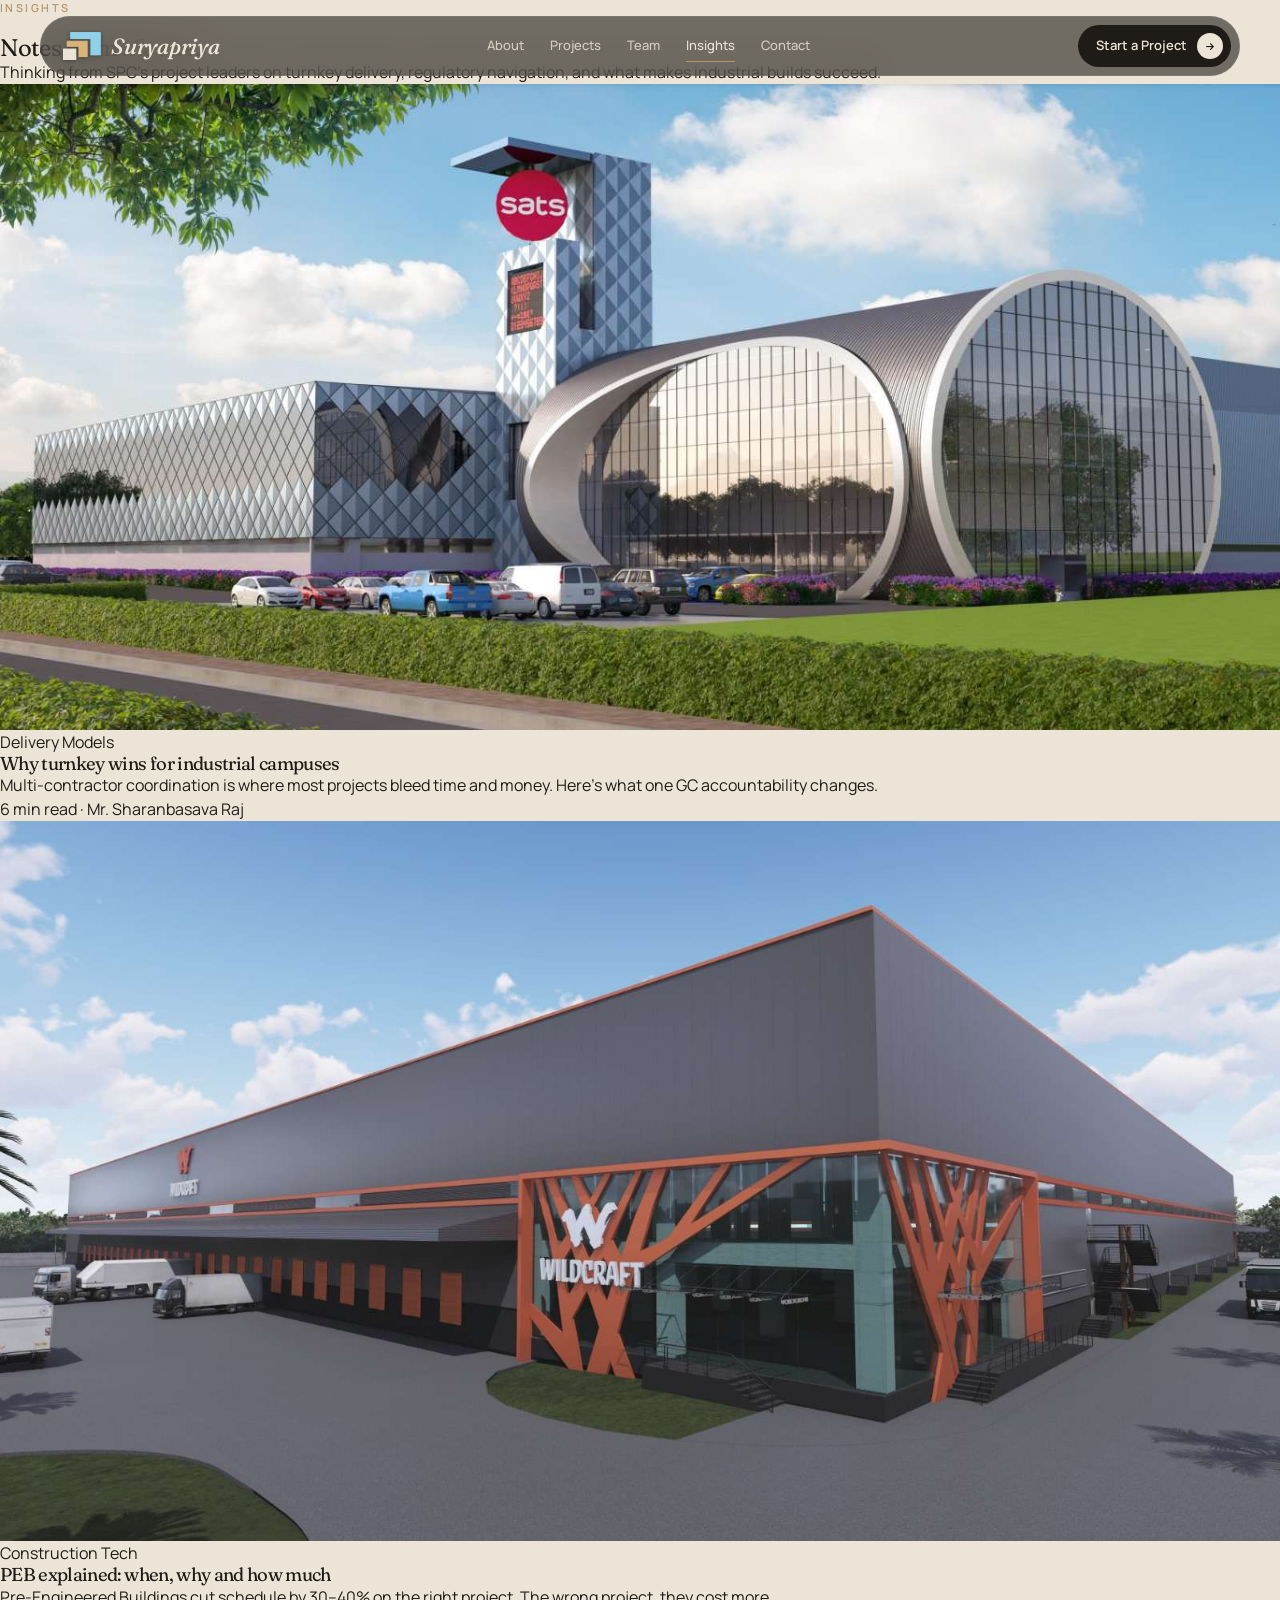
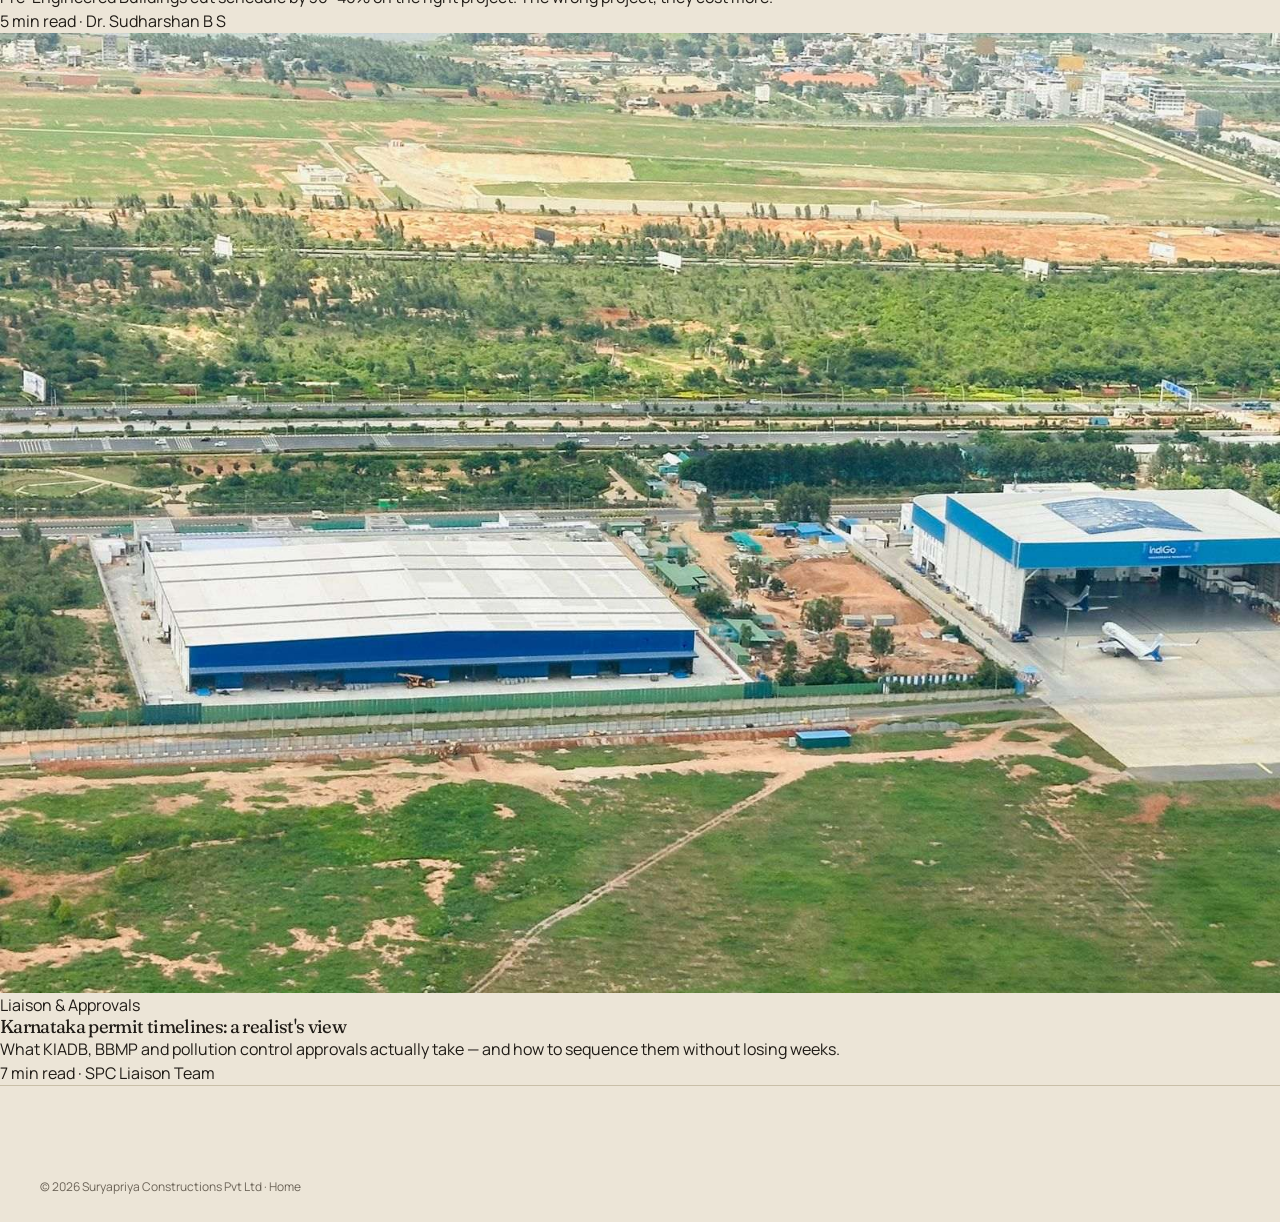
==== blog/index.html @ ebf17d1e "Initial SPC website — single-page Luxuria editorial design" ====
<!DOCTYPE html>
<html lang="en">
<head>
  <meta charset="UTF-8" />
  <meta name="viewport" content="width=device-width, initial-scale=1.0" />
  <title>Insights — Suryapriya Constructions</title>
  <meta name="description" content="Construction insights from Suryapriya Constructions — turnkey delivery, PEB, Karnataka permits, and more." />
  <link rel="icon" type="image/x-icon" href="../favicon.ico" />
  <link rel="icon" type="image/svg+xml" href="../favicon.svg" />
  <link rel="icon" type="image/png" sizes="32x32" href="../favicon-32x32.png" />
  <link rel="apple-touch-icon" sizes="180x180" href="../favicon-apple-180.png" />
  <link rel="preconnect" href="https://fonts.googleapis.com" />
  <link rel="preconnect" href="https://fonts.gstatic.com" crossorigin />
  <link href="https://fonts.googleapis.com/css2?family=Fraunces:opsz,wght,SOFT@9..144,300..600,0..100;9..144,300..600,50..100&family=Manrope:wght@400;500;600;700&display=swap" rel="stylesheet" />
  <link rel="stylesheet" href="https://cdnjs.cloudflare.com/ajax/libs/font-awesome/6.5.1/css/all.min.css" />
  <link rel="stylesheet" href="../css/style.css" />
</head>
<body>

<header class="nav" id="nav">
  <a href="../index.html" class="nav__logo">
    <img src="../images/brand/spc-logo-light.png" alt="SPC" class="nav__logo-mark" width="42" height="32"/>
    <span>Suryapriya</span>
  </a>
  <nav class="nav__links">
    <a href="../index.html#about">About</a>
    <a href="../index.html#projects">Projects</a>
    <a href="../index.html#team">Team</a>
    <a href="index.html" class="is-active">Insights</a>
    <a href="../index.html#contact">Contact</a>
  </nav>
  <div class="nav__right">
    <a href="../index.html#contact" class="nav__cta">Start a Project
      <span class="nav__cta-arrow"><i class="fa-solid fa-arrow-right"></i></span>
    </a>
  </div>
</header>

<main>

<section class="blog__hero">
  <div class="blog__hero-inner">
    <p style="font-size:11px; letter-spacing:.22em; text-transform:uppercase; color:var(--accent); font-weight:600; margin-bottom:18px;">Insights</p>
    <h1>Notes from <em>the site</em>.</h1>
    <p>Thinking from SPC's project leaders on turnkey delivery, regulatory navigation, and what makes industrial builds succeed.</p>
  </div>
</section>

<section class="blog__list">

  <a href="why-turnkey.html" class="blog-card">
    <img class="blog-card__img" src="../images/hero/sats.jpg" alt="Why turnkey delivery" />
    <div class="blog-card__body">
      <p class="blog-card__cat">Delivery Models</p>
      <h3>Why turnkey wins for industrial campuses</h3>
      <p>Multi-contractor coordination is where most projects bleed time and money. Here's what one GC accountability changes.</p>
      <div class="blog-card__meta"><span>6 min read</span> · <span>Mr. Sharanbasava Raj</span></div>
    </div>
  </a>

  <a href="peb-explained.html" class="blog-card">
    <img class="blog-card__img" src="../images/hero/wildcraft.jpg" alt="PEB explained" />
    <div class="blog-card__body">
      <p class="blog-card__cat">Construction Tech</p>
      <h3>PEB explained: when, why and how much</h3>
      <p>Pre-Engineered Buildings cut schedule by 30–40% on the right project. The wrong project, they cost more.</p>
      <div class="blog-card__meta"><span>5 min read</span> · <span>Dr. Sudharshan B S</span></div>
    </div>
  </a>

  <a href="karnataka-permits.html" class="blog-card">
    <img class="blog-card__img" src="../images/hero/menzies.jpg" alt="Karnataka permits" />
    <div class="blog-card__body">
      <p class="blog-card__cat">Liaison &amp; Approvals</p>
      <h3>Karnataka permit timelines: a realist's view</h3>
      <p>What KIADB, BBMP and pollution control approvals actually take — and how to sequence them without losing weeks.</p>
      <div class="blog-card__meta"><span>7 min read</span> · <span>SPC Liaison Team</span></div>
    </div>
  </a>

</section>

</main>

<footer class="footer">
  <div class="container">
    <div class="footer__bottom">
      <p>© <span id="year"></span> Suryapriya Constructions Pvt Ltd · <a href="../index.html">Home</a></p>
    </div>
  </div>
</footer>

<script>document.getElementById('year').textContent = new Date().getFullYear();</script>
</body>
</html>
---- css/style.css ----
/* =====================================================================
   Suryapriya Constructions — Lean stylesheet
   Fraunces (variable) + Manrope (variable)
   ===================================================================== */

:root {
  /* Palette — single accent (gold), tightened */
  --cream:        #ECE5D7;
  --cream-soft:   #F4EEDE;
  --cream-dark:   #E0D7C3;
  --paper:        #F8F3E6;
  --ink:          #1F1B16;
  --ink-soft:     #3B342B;
  --muted:        #6B6357;
  --line:         #C9BFA8;
  --line-soft:    #D9D2C1;
  --accent:       #B8946A;
  --accent-deep:  #8A6B47;
  --white:        #FAF7EE;
  --red:          #B8453E;
  --green:        #2D6A4F;

  /* Type */
  --f-display:    'Fraunces', 'Times New Roman', Georgia, serif;
  --f-sans:       'Manrope', system-ui, -apple-system, BlinkMacSystemFont, 'Segoe UI', sans-serif;

  /* Tokens */
  --radius:       12px;
  --radius-sm:    8px;
  --radius-lg:    18px;
  --pad-x:        clamp(1.25rem, 4vw, 2.5rem);
  --pad-y:        clamp(4rem, 8vw, 6rem);
  --max:          1280px;

  --ease:         cubic-bezier(.4,0,.2,1);
  --ease-out:     cubic-bezier(.16,1,.3,1);

  /* Shadows — soft, multi-layer */
  --shadow-sm:    0 1px 2px rgba(31,27,22,.04), 0 4px 12px rgba(31,27,22,.06);
  --shadow:      0 2px 6px rgba(31,27,22,.05), 0 8px 24px rgba(31,27,22,.08), 0 16px 48px rgba(31,27,22,.06);
  --shadow-lg:    0 4px 10px rgba(31,27,22,.06), 0 16px 40px rgba(31,27,22,.12), 0 32px 80px rgba(31,27,22,.08);
}

/* Reset / base */
*, *::before, *::after { box-sizing: border-box; margin: 0; padding: 0; }
html { scroll-behavior: smooth; -webkit-text-size-adjust: 100%; }
body {
  font-family: var(--f-sans);
  background: var(--cream);
  color: var(--ink);
  font-size: 16px;
  font-weight: 400;
  line-height: 1.5;
  -webkit-font-smoothing: antialiased;
  -moz-osx-font-smoothing: grayscale;
  overflow-x: hidden;
}
a { color: inherit; text-decoration: none; }
button { font: inherit; cursor: pointer; border: 0; background: none; color: inherit; }
img { max-width: 100%; display: block; }
ul { list-style: none; }
::selection { background: var(--ink); color: var(--cream); }

/* Display headings */
.h-display, h1, h2, h3, h4, h5 {
  font-family: var(--f-display);
  font-weight: 400;
  font-variation-settings: "opsz" 32, "SOFT" 50;
  line-height: 1.05;
  letter-spacing: -.035em;
  color: var(--ink);
}
.h-display em, h1 em, h2 em, h3 em, h4 em {
  font-style: italic;
  font-variation-settings: "opsz" 36, "SOFT" 100;
  color: var(--accent-deep);
  font-weight: 500;
}

/* Skip link (a11y) */
.skip-link {
  position: absolute; left: 16px; top: -100px;
  z-index: 9999;
  padding: 10px 18px;
  background: var(--ink); color: var(--cream);
  border-radius: var(--radius);
}
.skip-link:focus { top: 16px; outline: 2px solid var(--accent); outline-offset: 2px; }

/* Reusable primitives */
.container { max-width: var(--max); margin: 0 auto; padding: 0 var(--pad-x); }
.section { padding: var(--pad-y) 0; position: relative; }

.chip {
  display: inline-flex; align-items: center; gap: 8px;
  padding: 6px 16px;
  background: var(--cream-soft);
  border: 1px solid var(--line);
  border-radius: 100px;
  font-size: 12px;
  font-weight: 500;
  color: var(--ink-soft);
  letter-spacing: .04em;
}
.chip i { color: var(--accent); font-size: 8px; }

.pill {
  display: inline-flex; align-items: center; gap: 10px;
  padding: 10px 12px 10px 22px;
  background: var(--ink);
  color: var(--cream);
  border-radius: 100px;
  font-size: 13px;
  font-weight: 500;
  letter-spacing: .01em;
  transition: background .25s var(--ease), transform .15s var(--ease);
  white-space: nowrap;
}
.pill:hover { background: var(--ink-soft); }
.pill:active { transform: translateY(2px); }
.pill__arrow {
  width: 28px; height: 28px;
  background: var(--cream); color: var(--ink);
  border-radius: 50%;
  display: inline-flex; align-items: center; justify-content: center;
  font-size: 10px;
  transition: transform .25s var(--ease);
}
.pill:hover .pill__arrow { transform: rotate(-45deg); }
.pill--light {
  background: var(--cream);
  color: var(--ink);
  border: 1px solid var(--line);
}
.pill--light .pill__arrow { background: var(--ink); color: var(--cream); }
.pill--light:hover { background: var(--white); }

.head { text-align: center; margin-bottom: 56px; }
.head .chip { margin-bottom: 22px; }
.head h2 {
  font-size: clamp(2.2rem, 5vw, 4rem);
  max-width: 22ch;
  margin: 0 auto;
}
.head p {
  font-size: 15px;
  color: var(--muted);
  max-width: 60ch;
  margin: 18px auto 0;
  line-height: 1.6;
}

/* ============= LOADER (clean & fast) ============= */
.loader {
  position: fixed; inset: 0;
  background: var(--cream);
  z-index: 9999;
  display: grid;
  place-items: center;
  transition: opacity .3s ease;
}
.loader.is-hidden { opacity: 0; pointer-events: none; }
.loader__inner {
  display: flex; flex-direction: column;
  align-items: center;
  gap: 24px;
}
.loader__logo img {
  width: 120px; height: auto;
  display: block;
}
.loader__tag {
  font-size: 10px;
  letter-spacing: .22em;
  text-transform: uppercase;
  color: var(--muted);
  font-weight: 600;
}
.loader__progress {
  width: 180px;
  height: 1px;
  background: var(--line);
  position: relative;
  overflow: hidden;
}
.loader__progress-fill {
  position: absolute; inset: 0 100% 0 0;
  background: var(--accent);
  transition: right .3s ease-out;
}

/* ============= NAVIGATION ============= */
.nav {
  position: fixed;
  top: 16px; left: 50%;
  transform: translateX(-50%);
  z-index: 1000;
  width: calc(100% - 32px);
  max-width: 1200px;
  padding: 8px 8px 8px 22px;
  background: rgba(31,27,22,.6);
  -webkit-backdrop-filter: blur(20px);
  backdrop-filter: blur(20px);
  border: 1px solid rgba(255,255,255,.08);
  border-radius: 100px;
  display: flex; align-items: center; justify-content: space-between;
  gap: 20px;
  transition: background .3s ease;
}
.nav.is-scrolled { background: rgba(31,27,22,.88); }
.nav__logo {
  display: flex; align-items: center; gap: 10px;
  color: var(--cream);
  font-family: var(--f-display);
  font-style: italic;
  font-size: 22px;
  font-variation-settings: "opsz" 32;
  font-weight: 500;
  letter-spacing: -.01em;
}
.nav__logo-mark {
  width: 38px; height: auto;
  display: block;
  filter: drop-shadow(0 1px 2px rgba(0,0,0,.3));
}

.nav__links { display: flex; gap: 26px; }
.nav__links a {
  position: relative;
  color: rgba(236,229,215,.82);
  font-size: 13px;
  font-weight: 500;
  padding: 6px 0;
  transition: color .2s ease;
}
.nav__links a:hover, .nav__links a.is-active { color: var(--cream); }
.nav__links a.is-active::after {
  content: '';
  position: absolute; left: 0; right: 0; bottom: 0;
  height: 1px; background: var(--accent);
}
.nav__right { display: flex; align-items: center; gap: 12px; }
.nav__cta {
  display: inline-flex; align-items: center; gap: 10px;
  padding: 8px 8px 8px 18px;
  background: var(--ink);
  color: var(--cream);
  border-radius: 100px;
  font-size: 13px;
  font-weight: 600;
  transition: background .25s;
}
.nav__cta-arrow {
  width: 26px; height: 26px;
  background: var(--cream); color: var(--ink);
  border-radius: 50%;
  display: inline-flex; align-items: center; justify-content: center;
  font-size: 9px;
}
.nav__cta:hover { background: #0f0d0a; }

.lang-toggle {
  display: inline-flex; align-items: center; gap: 6px;
  padding: 7px 12px;
  background: rgba(255,255,255,.08);
  border: 1px solid rgba(236,229,215,.15);
  border-radius: 100px;
  color: rgba(236,229,215,.85);
  font-size: 11px;
  font-weight: 500;
  letter-spacing: .04em;
  cursor: pointer;
  transition: background .2s ease;
}
.lang-toggle:hover { background: rgba(255,255,255,.15); color: var(--cream); }
.lang-toggle i { font-size: 10px; }

.nav__burger {
  display: none;
  width: 28px; height: 22px;
  flex-direction: column; justify-content: space-between;
}
.nav__burger span {
  display: block; height: 2px; background: var(--cream);
  border-radius: 2px;
  transition: transform .3s var(--ease), opacity .2s;
}
.nav__burger.is-open span:nth-child(1) { transform: translateY(9px) rotate(45deg); }
.nav__burger.is-open span:nth-child(2) { opacity: 0; }
.nav__burger.is-open span:nth-child(3) { transform: translateY(-9px) rotate(-45deg); }

.nav__mobile {
  position: fixed; inset: 0;
  background: var(--ink);
  z-index: 999;
  display: flex; align-items: center; justify-content: center;
  flex-direction: column; gap: 18px;
  opacity: 0; visibility: hidden;
  transition: opacity .3s ease, visibility .3s ease;
}
.nav__mobile.is-open { opacity: 1; visibility: visible; }
.nav__mobile a {
  display: inline-flex; align-items: center; gap: 14px;
  font-family: var(--f-display);
  font-style: italic;
  font-size: 28px;
  font-weight: 400;
  color: var(--cream);
  transition: color .2s;
}
.nav__mobile a i {
  font-size: 14px;
  color: var(--accent);
  width: 22px; text-align: center;
}
.nav__mobile a:hover { color: var(--accent); }

@media (max-width: 1000px) {
  .nav__links, .nav__cta, .lang-toggle { display: none; }
  .nav__burger { display: flex; }
}

/* ============= HERO ============= */
.hero {
  position: relative;
  min-height: 100vh;
  padding: 110px 0 0;
  background: var(--ink);
  overflow: hidden;
  display: flex; flex-direction: column;
}
.hero__bg { position: absolute; inset: 0; z-index: 0; overflow: hidden; }
.hero__slide {
  position: absolute; inset: 0;
  opacity: 0;
  transition: opacity 1s ease;
}
.hero__slide.is-active { opacity: 1; }
.hero__slide img {
  width: 100%; height: 100%;
  object-fit: cover;
  object-position: center;
  animation: heroKB 30s ease-out infinite alternate;
}
@keyframes heroKB {
  from { transform: scale(1) translate3d(0,0,0); }
  to   { transform: scale(1.05) translate3d(-1%, 1%, 0); }
}
@media (prefers-reduced-motion: reduce) { .hero__slide img { animation: none; } }

.hero__overlay {
  position: absolute; inset: 0; z-index: 1;
  background:
    radial-gradient(ellipse at 25% 50%, rgba(31,27,22,.65) 0%, rgba(31,27,22,.15) 45%, transparent 65%),
    radial-gradient(ellipse at 80% 30%, rgba(184,148,106,.10) 0%, transparent 50%),
    linear-gradient(180deg, rgba(31,27,22,.25) 0%, transparent 25%, transparent 60%, rgba(31,27,22,.85) 100%);
  pointer-events: none;
}
/* Subtle vignette for cinematic feel */
.hero::after {
  content: '';
  position: absolute; inset: 0;
  z-index: 1;
  pointer-events: none;
  box-shadow: inset 0 0 200px rgba(0,0,0,.35);
}
.hero__inner {
  position: relative; z-index: 2;
  max-width: var(--max);
  margin: 0 auto;
  padding: 0 var(--pad-x);
  width: 100%;
  flex: 1;
  display: flex; flex-direction: column;
}
.hero__top {
  display: flex; justify-content: space-between; align-items: flex-start;
  gap: 40px;
  padding-top: 40px;
}
.hero__intro {
  max-width: 380px;
  display: flex; flex-direction: column;
  align-items: flex-start;
  gap: 14px;
}
.hero__intro p {
  color: var(--cream);
  font-size: 14.5px;
  line-height: 1.6;
  text-shadow: 0 1px 6px rgba(0,0,0,.35);
}
.hero__intro p::first-letter {
  font-family: var(--f-display);
  font-style: italic;
  font-size: 1.5em;
  color: var(--accent);
  margin-right: 2px;
}
.hero__ctas { display: flex; gap: 10px; flex-wrap: wrap; justify-content: flex-end; }
.hero__wordmark { margin-top: auto; padding-bottom: 80px; text-align: center; }
.hero__wordmark h1 {
  font-family: var(--f-display);
  font-weight: 400;
  font-variation-settings: "opsz" 144, "SOFT" 100;
  font-size: clamp(4rem, 18vw, 18rem);
  line-height: .9;
  letter-spacing: -.04em;
  color: var(--cream);
}
.hero__wordmark hr {
  border: 0; height: 1px;
  background: rgba(236,229,215,.4);
  margin: 24px 0 14px;
}
.hero__sub {
  font-size: 11px;
  color: rgba(236,229,215,.7);
  letter-spacing: .22em;
  text-transform: uppercase;
}
@media (max-width: 700px) {
  .hero__top { flex-direction: column; gap: 22px; }
  .hero__ctas { justify-content: flex-start; }
  .hero__wordmark { padding-bottom: 48px; }
}

/* Live indicator chip */
.live-chip {
  display: inline-flex; align-items: center; gap: 8px;
  padding: 6px 14px;
  background: rgba(45, 106, 79, .22);
  border: 1px solid rgba(74, 222, 128, .5);
  border-radius: 100px;
  color: #b6f4cc;
  font-size: 11px;
  font-weight: 600;
  letter-spacing: .12em;
  text-transform: uppercase;
}
.live-chip__pulse {
  position: relative;
  width: 7px; height: 7px;
  background: #4ade80;
  border-radius: 50%;
}
.live-chip__pulse::after {
  content: ''; position: absolute; inset: -4px;
  border-radius: 50%;
  border: 1px solid #4ade80;
  animation: livePulse 2s ease-out infinite;
}
@keyframes livePulse {
  0% { transform: scale(.5); opacity: 1; }
  100% { transform: scale(2); opacity: 0; }
}

/* ============= MANIFESTO ============= */
.manifesto {
  text-align: center;
  padding: 110px 0 90px;
}
.manifesto__lead {
  font-family: var(--f-sans);
  font-weight: 500;
  font-size: clamp(1.4rem, 3vw, 2.2rem);
  line-height: 1.45;
  color: var(--ink);
  max-width: 28ch;
  margin: 0 auto 32px;
  letter-spacing: -.01em;
}
.manifesto__lead em {
  font-family: var(--f-display);
  font-style: italic;
  font-weight: 400;
  color: var(--accent-deep);
  font-size: 1.1em;
}
.word-pill {
  display: inline-flex; align-items: center; justify-content: center;
  width: 54px; height: 38px;
  background: var(--cream-dark);
  border-radius: var(--radius);
  vertical-align: middle;
  margin: 0 4px;
}
.word-pill i { font-size: 18px; color: var(--ink); }

/* ============= ABOUT ============= */
.about__grid {
  display: grid;
  grid-template-columns: 1fr 1fr;
  gap: 60px;
  align-items: center;
  margin-bottom: 80px;
}
.about__visual { position: relative; }
.about__visual img {
  width: 100%; aspect-ratio: 4/5;
  object-fit: cover;
  border-radius: var(--radius);
  box-shadow: var(--shadow-lg);
}
.about__badge {
  position: absolute;
  bottom: -24px; right: -24px;
  background: var(--accent);
  color: var(--ink);
  padding: 20px 24px;
  border-radius: var(--radius);
  text-align: center;
  box-shadow: var(--shadow);
}
.about__badge strong {
  display: block;
  font-family: var(--f-display);
  font-size: 36px;
  font-weight: 500;
  line-height: 1;
}
.about__badge em { font-style: italic; }
.about__badge span {
  display: block; margin-top: 4px;
  font-size: 10px; letter-spacing: .14em; text-transform: uppercase;
  font-weight: 600;
}
.about__copy .chip { margin-bottom: 20px; }
.about__copy h2 {
  font-size: clamp(2rem, 3.5vw, 3rem);
  margin-bottom: 20px;
}
.about__copy p {
  color: var(--muted);
  font-size: 15px;
  line-height: 1.7;
  margin-bottom: 16px;
}
.about__copy p strong { color: var(--ink); font-weight: 600; }
.about__address {
  background: var(--cream-soft);
  border-left: 3px solid var(--accent);
  padding: 14px 20px;
  margin: 24px 0;
  border-radius: 0 var(--radius) var(--radius) 0;
  display: flex; gap: 10px;
}
.about__address i { color: var(--accent); margin-top: 3px; }
.about__address span { font-size: 13px; line-height: 1.55; color: var(--ink-soft); }
.about__mini {
  display: grid;
  grid-template-columns: repeat(3, 1fr);
  gap: 18px;
  padding-top: 22px;
  border-top: 1px solid var(--line);
}
.about__mini strong {
  display: block;
  font-family: var(--f-display);
  font-size: 26px;
  font-weight: 500;
  letter-spacing: -.015em;
}
.about__mini em { font-style: italic; color: var(--accent-deep); }
.about__mini span {
  font-size: 11px; letter-spacing: .12em; text-transform: uppercase;
  color: var(--muted); margin-top: 4px; display: block;
}

.vm__grid {
  display: grid;
  grid-template-columns: 1fr 1fr;
  gap: 24px;
  margin-top: 60px;
}
.vm__card {
  background: var(--cream-soft);
  border: 1px solid var(--line);
  border-radius: var(--radius-lg);
  padding: 44px 40px;
  transition: transform .35s var(--ease), box-shadow .35s ease;
}
.vm__card:hover { transform: translateY(-4px); box-shadow: var(--shadow); }
.vm__card--dark { background: var(--ink); color: var(--cream); border-color: var(--ink); }
.vm__card--dark h3 { color: var(--cream); }
.vm__card--dark h3 em { color: var(--accent); }
.vm__card--dark p { color: rgba(236,229,215,.75); }
.vm__icon { font-size: 26px; color: var(--accent); margin-bottom: 18px; display: block; }
.vm__card h3 { font-size: 30px; margin-bottom: 14px; }
.vm__card p { color: var(--muted); line-height: 1.7; font-size: 15px; }

@media (max-width: 900px) {
  .about__grid { grid-template-columns: 1fr; gap: 44px; }
  .about__visual img { aspect-ratio: 4/3; }
  .vm__grid { grid-template-columns: 1fr; }
  .vm__card { padding: 32px 28px; }
}

/* ============= PERFECT OBJECTIVE ============= */
.perfect { background: var(--cream-soft); position: relative; overflow: hidden; }
.perfect::before {
  content: 'P · E · R · F · E · C · T';
  position: absolute;
  top: -30px; left: 50%;
  transform: translateX(-50%);
  font-family: var(--f-display);
  font-style: italic;
  font-variation-settings: "opsz" 144, "SOFT" 100;
  font-size: clamp(8rem, 22vw, 22rem);
  font-weight: 400;
  color: var(--cream-dark);
  line-height: 1;
  letter-spacing: -.05em;
  pointer-events: none;
  white-space: nowrap;
  opacity: .55;
  z-index: 0;
}
.perfect > .container { position: relative; z-index: 1; }
.perfect__intro {
  display: grid;
  grid-template-columns: 1fr 1fr;
  gap: 50px;
  padding: 50px 0 40px;
  margin-bottom: 36px;
  border-bottom: 1px solid var(--line);
  align-items: end;
}
.perfect__intro-left {
  font-family: var(--f-display);
  font-style: italic;
  font-size: clamp(2.2rem, 4.5vw, 4rem);
  line-height: 1.05;
  letter-spacing: -.03em;
  color: var(--ink);
}
.perfect__intro-left strong {
  font-family: var(--f-sans);
  font-style: normal;
  font-size: 11px;
  letter-spacing: .22em;
  text-transform: uppercase;
  color: var(--accent);
  font-weight: 600;
  margin-bottom: 12px;
  display: block;
}
.perfect__intro-left em { font-style: italic; color: var(--accent-deep); }
.perfect__intro-right {
  font-size: 15px;
  color: var(--muted);
  line-height: 1.7;
}
.perfect__intro-right strong {
  display: block;
  font-family: var(--f-display);
  font-style: italic;
  font-size: 20px;
  color: var(--ink);
  margin-bottom: 12px;
}
.perfect__grid {
  display: grid;
  grid-template-columns: repeat(8, 1fr);
  gap: 14px;
}
.perfect__card:nth-child(1) { grid-column: 1 / span 2; }
.perfect__card:nth-child(2) { grid-column: 3 / span 2; }
.perfect__card:nth-child(3) { grid-column: 5 / span 2; }
.perfect__card:nth-child(4) { grid-column: 7 / span 2; }
.perfect__card:nth-child(5) { grid-column: 2 / span 2; }
.perfect__card:nth-child(6) { grid-column: 4 / span 2; }
.perfect__card:nth-child(7) { grid-column: 6 / span 2; }
.perfect__card {
  position: relative;
  padding: 32px 24px 28px;
  background: var(--paper);
  border: 1px solid var(--line);
  border-radius: var(--radius);
  transition: transform .35s var(--ease), background .35s, box-shadow .35s;
  min-height: 340px;
  display: flex; flex-direction: column;
  overflow: hidden;
}
.perfect__card::before {
  content: attr(data-letter);
  position: absolute;
  right: -20px; bottom: -80px;
  font-family: var(--f-display);
  font-style: italic;
  font-size: 260px;
  font-weight: 400;
  font-variation-settings: "opsz" 144, "SOFT" 100;
  color: var(--cream-dark);
  line-height: 1;
  letter-spacing: -.05em;
  transition: color .35s;
  pointer-events: none;
}
.perfect__card:hover {
  background: var(--ink);
  color: var(--cream);
  border-color: var(--ink);
  transform: translateY(-6px);
  box-shadow: var(--shadow-lg);
}
.perfect__card:hover::before { color: var(--accent); }
.perfect__card > * { position: relative; z-index: 1; }
.perfect__num {
  font-family: var(--f-display);
  font-style: italic;
  font-size: 12px;
  color: var(--accent);
  margin-bottom: 20px;
  letter-spacing: .04em;
  display: inline-flex; align-items: center; gap: 10px;
}
.perfect__num::before {
  content: ''; width: 16px; height: 1px; background: var(--accent);
}
.perfect__icon {
  width: 44px; height: 44px;
  background: var(--cream-soft);
  color: var(--ink);
  border-radius: var(--radius);
  display: flex; align-items: center; justify-content: center;
  font-size: 18px;
  margin-bottom: 20px;
  transition: background .3s, color .3s;
}
.perfect__card:hover .perfect__icon { background: var(--accent); color: var(--ink); }
.perfect__card h4 {
  font-family: var(--f-display);
  font-size: 24px;
  font-weight: 500;
  letter-spacing: -.01em;
  margin-bottom: 12px;
  line-height: 1.1;
}
.perfect__card h4 em { font-style: italic; color: var(--accent-deep); }
.perfect__card:hover h4 { color: var(--cream); }
.perfect__card:hover h4 em { color: var(--accent); }
.perfect__card p {
  font-size: 13.5px;
  color: var(--muted);
  line-height: 1.6;
  margin-bottom: 16px;
}
.perfect__card:hover p { color: rgba(236,229,215,.75); }
.perfect__impact {
  margin-top: auto;
  padding-top: 14px;
  border-top: 1px dashed var(--line);
  font-family: var(--f-display);
  font-style: italic;
  font-size: 13px;
  color: var(--accent-deep);
  line-height: 1.4;
}
.perfect__impact strong {
  display: block;
  font-family: var(--f-sans);
  font-style: normal;
  font-size: 10px;
  font-weight: 600;
  letter-spacing: .14em;
  text-transform: uppercase;
  color: var(--ink-soft);
  margin-bottom: 4px;
}
.perfect__card:hover .perfect__impact { color: var(--accent); border-top-color: rgba(184,148,106,.4); }
.perfect__card:hover .perfect__impact strong { color: rgba(236,229,215,.5); }

@media (max-width: 1100px) {
  .perfect__grid { grid-template-columns: repeat(6, 1fr); }
  .perfect__card:nth-child(1) { grid-column: 1 / span 2; }
  .perfect__card:nth-child(2) { grid-column: 3 / span 2; }
  .perfect__card:nth-child(3) { grid-column: 5 / span 2; }
  .perfect__card:nth-child(4) { grid-column: 1 / span 2; }
  .perfect__card:nth-child(5) { grid-column: 3 / span 2; }
  .perfect__card:nth-child(6) { grid-column: 5 / span 2; }
  .perfect__card:nth-child(7) { grid-column: 3 / span 2; }
  .perfect__intro { grid-template-columns: 1fr; gap: 20px; }
}
@media (max-width: 700px) {
  .perfect__grid { grid-template-columns: repeat(2, 1fr); }
  .perfect__card,
  .perfect__card:nth-child(n) { grid-column: span 1; }
  .perfect__card { min-height: 280px; padding: 26px 20px; }
  .perfect__card::before { font-size: 180px; bottom: -50px; right: -10px; }
}
@media (max-width: 480px) { .perfect__grid { grid-template-columns: 1fr; } }

/* ============= SERVICES ============= */
.services__grid {
  display: grid;
  grid-template-columns: repeat(4, 1fr);
  gap: 22px;
  max-width: var(--max);
  margin: 0 auto;
  padding: 0 var(--pad-x);
}
.service {
  display: flex; flex-direction: column;
  position: relative;
  transition: transform .45s var(--ease);
}
/* Subtle alternating tilt — gives the grid energy */
.service:nth-child(1) { transform: rotate(-1deg); }
.service:nth-child(2) { transform: rotate(.7deg) translateY(20px); }
.service:nth-child(3) { transform: rotate(-.5deg); }
.service:nth-child(4) { transform: rotate(1deg) translateY(16px); }
.service:nth-child(5) { transform: rotate(.6deg); }
.service:nth-child(6) { transform: rotate(-.9deg) translateY(22px); }
.service:nth-child(7) { transform: rotate(.7deg); }
.service:nth-child(8) { transform: rotate(-.4deg) translateY(14px); }
.service:hover { transform: translateY(-8px) rotate(0) !important; }
@media (max-width: 1024px) {
  .service, .service:nth-child(n) { transform: none !important; }
  .service:hover { transform: translateY(-6px) !important; }
}

/* Reveal-on-scroll utility — opacity only (safe, content visible even if JS fails) */
.reveal {
  opacity: 0;
  transition: opacity .9s ease-out;
}
.reveal.is-in { opacity: 1; }
/* If JS doesn't run, content shows anyway after a short delay */
@keyframes failSafeReveal { to { opacity: 1; } }
.reveal { animation: failSafeReveal 0s ease 2s forwards; }
.reveal.is-in { animation: none; }
.service__img {
  width: 100%; aspect-ratio: 3/4;
  overflow: hidden;
  border-radius: var(--radius);
  box-shadow: var(--shadow-sm);
  margin-bottom: 18px;
  background: var(--cream-dark);
}
.service__img img {
  width: 100%; height: 100%;
  object-fit: cover;
  transition: transform .6s var(--ease);
}
.service:hover .service__img img { transform: scale(1.04); }
.service__num {
  position: absolute;
  top: 12px; left: 12px;
  background: var(--cream);
  color: var(--ink);
  padding: 4px 12px;
  border-radius: 100px;
  font-size: 11px;
  font-weight: 600;
  letter-spacing: .06em;
  z-index: 1;
}
.service h3 {
  font-family: var(--f-display);
  font-size: 22px;
  font-weight: 500;
  margin-bottom: 4px;
}
.service p { font-size: 13px; color: var(--muted); }
@media (max-width: 1024px) { .services__grid { grid-template-columns: repeat(2, 1fr); } }
@media (max-width: 540px)  { .services__grid { grid-template-columns: 1fr; max-width: 380px; } }

/* ============= STRENGTHS ============= */
.strengths { background: var(--cream-soft); }
.strengths__grid {
  display: grid;
  grid-template-columns: repeat(4, 1fr);
  gap: 16px;
}
.strength {
  background: var(--paper);
  border: 1px solid var(--line);
  border-radius: var(--radius);
  padding: 26px 22px;
  display: flex; align-items: center; gap: 16px;
  transition: background .3s, transform .15s var(--ease);
}
.strength:hover { background: var(--ink); color: var(--cream); border-color: var(--ink); }
.strength:hover .strength__num { background: var(--accent); color: var(--ink); }
.strength:hover h4 { color: var(--cream); }
.strength__num {
  width: 42px; height: 42px;
  background: var(--cream-dark);
  color: var(--ink);
  border-radius: 50%;
  display: flex; align-items: center; justify-content: center;
  font-family: var(--f-display);
  font-style: italic;
  font-size: 16px;
  transition: background .3s, color .3s;
}
.strength h4 {
  font-family: var(--f-display);
  font-weight: 500;
  font-size: 16px;
  line-height: 1.25;
  transition: color .3s;
}
@media (max-width: 1024px) { .strengths__grid { grid-template-columns: repeat(2, 1fr); } }
@media (max-width: 540px)  { .strengths__grid { grid-template-columns: 1fr; } }

/* ============= WHY SPC ============= */
.why { background: var(--paper); }
.why__grid {
  display: grid;
  grid-template-columns: repeat(4, 1fr);
  gap: 18px;
  margin-bottom: 50px;
}
.why__card {
  padding: 32px 26px;
  background: var(--cream-soft);
  border: 1px solid var(--line);
  border-radius: var(--radius);
  transition: transform .3s var(--ease), box-shadow .3s, border-color .3s;
}
.why__card:hover { transform: translateY(-4px); box-shadow: var(--shadow); border-color: var(--accent); }
.why__icon {
  width: 48px; height: 48px;
  background: var(--ink); color: var(--accent);
  border-radius: var(--radius);
  display: flex; align-items: center; justify-content: center;
  font-size: 18px;
  margin-bottom: 20px;
}
.why__card h4 {
  font-family: var(--f-display);
  font-weight: 500;
  font-size: 22px;
  letter-spacing: -.01em;
  margin-bottom: 8px;
}
.why__card h4 em { font-style: italic; color: var(--accent-deep); }
.why__card p { font-size: 13px; color: var(--muted); line-height: 1.6; margin-bottom: 14px; }
.why__metric {
  font-family: var(--f-display);
  font-size: 28px;
  font-weight: 400;
  font-style: italic;
  color: var(--accent-deep);
  line-height: 1;
}
.why__metric small {
  font-family: var(--f-sans);
  font-style: normal;
  font-size: 11px;
  letter-spacing: .12em;
  text-transform: uppercase;
  color: var(--muted);
  display: block;
  margin-top: 6px;
  font-weight: 600;
}
.why__credits {
  display: flex; flex-wrap: wrap; gap: 12px;
  justify-content: center;
  padding-top: 36px;
  border-top: 1px solid var(--line);
}
.why__credit {
  padding: 10px 20px;
  background: var(--cream-soft);
  border: 1px solid var(--line);
  border-radius: 100px;
  font-size: 12px;
  font-weight: 500;
  color: var(--ink-soft);
  display: inline-flex; align-items: center; gap: 8px;
  transition: background .25s, color .25s;
}
.why__credit:hover { background: var(--ink); color: var(--cream); }
.why__credit i { color: var(--accent); }
@media (max-width: 1024px) { .why__grid { grid-template-columns: repeat(2, 1fr); } }
@media (max-width: 540px)  { .why__grid { grid-template-columns: 1fr; } }

/* ============= AWARDS ============= */
.awards { background: var(--paper); }
.awards__grid {
  display: grid;
  grid-template-columns: 2fr 1fr;
  gap: 44px;
  align-items: start;
}
.awards__list {
  display: grid;
  grid-template-columns: repeat(2, 1fr);
  gap: 14px;
}
.award {
  background: var(--cream-soft);
  border: 1px solid var(--line);
  border-radius: var(--radius);
  padding: 22px 24px;
  display: flex; gap: 18px;
  transition: transform .25s var(--ease), border-color .25s, box-shadow .25s;
}
.award:hover { transform: translateY(-2px); border-color: var(--accent); box-shadow: var(--shadow-sm); }
.award__year {
  flex-shrink: 0;
  font-family: var(--f-display);
  font-style: italic;
  font-size: 26px;
  font-weight: 500;
  color: var(--accent-deep);
  line-height: 1;
}
.award__title {
  font-family: var(--f-display);
  font-weight: 500;
  font-size: 15px;
  margin-bottom: 4px;
  line-height: 1.25;
}
.award__by { font-size: 11px; letter-spacing: .1em; text-transform: uppercase; color: var(--muted); font-weight: 600; }
.awards__memberships {
  background: var(--ink);
  color: var(--cream);
  padding: 32px 26px;
  border-radius: var(--radius-lg);
}
.awards__memberships h4 {
  font-family: var(--f-display);
  font-style: italic;
  font-size: 20px;
  margin-bottom: 16px;
  color: var(--cream);
}
.member-badge {
  display: flex; align-items: center; gap: 14px;
  padding: 14px 16px;
  background: rgba(184,148,106,.08);
  border: 1px solid rgba(184,148,106,.2);
  border-radius: var(--radius);
  margin-bottom: 10px;
  transition: background .25s;
}
.member-badge:hover { background: rgba(184,148,106,.18); }
.member-badge i { font-size: 20px; color: var(--accent); }
.member-badge strong {
  display: block;
  font-family: var(--f-display);
  font-size: 15px;
  color: var(--cream);
}
.member-badge span { font-size: 11px; color: rgba(236,229,215,.55); letter-spacing: .04em; }
.awards__placeholder-note {
  margin-top: 28px;
  padding: 12px 18px;
  background: rgba(184,148,106,.1);
  border-left: 3px solid var(--accent);
  border-radius: 0 var(--radius-sm) var(--radius-sm) 0;
  font-size: 12px;
  font-style: italic;
  color: var(--ink-soft);
}
@media (max-width: 900px) {
  .awards__grid { grid-template-columns: 1fr; }
  .awards__list { grid-template-columns: 1fr; }
}

/* ============= SUSTAINABILITY ============= */
.sustain { background: linear-gradient(135deg, #1F2A1B 0%, #1F1B16 100%); color: var(--cream); }
.sustain__inner { max-width: var(--max); margin: 0 auto; padding: 0 var(--pad-x); }
.sustain__head { text-align: center; margin-bottom: 44px; }
.sustain__head .chip { background: rgba(125,180,108,.15); border-color: rgba(125,180,108,.4); color: #a8d8a0; }
.sustain__head h2 { color: var(--cream); }
.sustain__head h2 em { color: #a8d8a0; }
.sustain__head p { color: rgba(236,229,215,.7); }
.sustain__grid {
  display: grid;
  grid-template-columns: repeat(4, 1fr);
  gap: 18px;
}
.sustain__card {
  padding: 28px 22px;
  background: rgba(255,255,255,.04);
  border: 1px solid rgba(125,180,108,.15);
  border-radius: var(--radius);
  transition: background .3s, border-color .3s;
}
.sustain__card:hover { background: rgba(125,180,108,.08); border-color: rgba(125,180,108,.4); }
.sustain__icon {
  width: 42px; height: 42px;
  background: rgba(125,180,108,.15);
  border-radius: var(--radius-sm);
  display: flex; align-items: center; justify-content: center;
  font-size: 18px;
  color: #a8d8a0;
  margin-bottom: 16px;
}
.sustain__card h4 {
  font-family: var(--f-display);
  font-weight: 500;
  font-size: 18px;
  color: var(--cream);
  margin-bottom: 8px;
}
.sustain__card p { font-size: 13px; color: rgba(236,229,215,.65); line-height: 1.55; }
@media (max-width: 1024px) { .sustain__grid { grid-template-columns: repeat(2, 1fr); } }
@media (max-width: 540px)  { .sustain__grid { grid-template-columns: 1fr; } }

/* ============= APPROACH (lifecycle stepper + accordion) ============= */
.lifecycle {
  max-width: 1100px;
  margin: 0 auto 56px;
}
.lifecycle__track {
  display: grid;
  grid-template-columns: repeat(5, 1fr);
  gap: 0;
  position: relative;
}
.lifecycle__track::before {
  content: ''; position: absolute;
  top: 36px; left: 10%; right: 10%;
  height: 2px;
  background: repeating-linear-gradient(to right, var(--accent) 0 6px, transparent 6px 14px);
}
.life-step { position: relative; text-align: center; z-index: 1; }
.life-step__circle {
  width: 72px; height: 72px;
  margin: 0 auto 16px;
  background: var(--paper);
  border: 2px solid var(--accent);
  border-radius: 50%;
  display: flex; align-items: center; justify-content: center;
  font-family: var(--f-display);
  font-style: italic;
  font-size: 26px;
  font-weight: 500;
  color: var(--accent-deep);
  box-shadow: 0 0 0 8px var(--cream);
  transition: background .25s, color .25s, border-color .25s;
}
.life-step:hover .life-step__circle { background: var(--ink); color: var(--accent); border-color: var(--ink); }
.life-step__label {
  font-family: var(--f-display);
  font-weight: 500;
  font-size: 15px;
  letter-spacing: -.005em;
}
.life-step__label em { font-style: italic; color: var(--accent-deep); }
.life-step__sub { font-size: 11px; color: var(--muted); letter-spacing: .04em; margin-top: 4px; }
@media (max-width: 700px) {
  .lifecycle__track::before { top: 24px; }
  .life-step__circle { width: 48px; height: 48px; font-size: 16px; box-shadow: 0 0 0 4px var(--cream); }
  .life-step__label { font-size: 11px; }
  .life-step__sub { display: none; }
}

.approach__stages {
  display: flex; flex-direction: column;
  gap: 10px;
  max-width: 920px;
  margin: 0 auto;
}
.stage {
  background: var(--paper);
  border: 1px solid var(--line);
  border-radius: var(--radius);
  overflow: hidden;
  transition: border-color .25s, box-shadow .25s;
  cursor: pointer;
}
.stage.is-open { border-color: var(--accent); box-shadow: var(--shadow-sm); }
.stage header {
  display: grid;
  grid-template-columns: 70px 1fr 36px;
  align-items: center;
  gap: 22px;
  padding: 24px 28px;
}
.stage__num {
  font-family: var(--f-display);
  font-style: italic;
  font-size: 22px;
  color: var(--accent);
  font-weight: 500;
}
.stage h3 { font-size: clamp(1.4rem, 2.2vw, 1.75rem); }
.stage__icon { color: var(--ink-soft); transition: transform .25s var(--ease); }
.stage.is-open .stage__icon { transform: rotate(45deg); color: var(--accent); }
.stage__list {
  max-height: 0;
  overflow: hidden;
  padding: 0 28px 0 120px;
  transition: max-height .4s ease, padding .25s;
  display: grid;
  grid-template-columns: 1fr 1fr;
  gap: 6px 22px;
}
.stage.is-open .stage__list { max-height: 500px; padding: 0 28px 24px 120px; }
.stage__list li {
  font-size: 14px;
  color: var(--ink-soft);
  padding-left: 16px;
  position: relative;
  line-height: 1.45;
}
.stage__list li::before {
  content: ''; position: absolute;
  left: 0; top: 8px;
  width: 8px; height: 1px;
  background: var(--accent);
}
@media (max-width: 700px) {
  .stage header { grid-template-columns: 44px 1fr 28px; gap: 14px; padding: 18px 20px; }
  .stage__list, .stage.is-open .stage__list { grid-template-columns: 1fr; padding-left: 20px; padding-right: 20px; }
  .stage.is-open .stage__list { padding-bottom: 20px; }
}

/* ============= STATS ============= */
.stats {
  padding: 80px 0;
  background: var(--paper);
  border-top: 1px solid var(--line);
  border-bottom: 1px solid var(--line);
}
.stats__grid {
  max-width: var(--max);
  margin: 0 auto;
  padding: 0 var(--pad-x);
  display: grid;
  grid-template-columns: repeat(4, 1fr);
  gap: 30px;
}
.stat { text-align: center; }
.stat strong {
  display: block;
  font-family: var(--f-display);
  font-weight: 400;
  font-size: clamp(2.4rem, 4.5vw, 3.6rem);
  line-height: 1;
  color: var(--ink);
  letter-spacing: -.025em;
  margin-bottom: 10px;
  font-variant-numeric: tabular-nums;
}
.stat span {
  font-size: 11px; letter-spacing: .14em; text-transform: uppercase;
  color: var(--muted);
}
@media (max-width: 700px) { .stats__grid { grid-template-columns: repeat(2, 1fr); gap: 28px; } }

/* ============= IMPACT (rich numbers) ============= */
.impact {
  background: var(--ink);
  color: var(--cream);
  padding: clamp(5rem, 9vw, 7rem) var(--pad-x);
}
.impact__inner { max-width: var(--max); margin: 0 auto; }
.impact__head { text-align: center; margin-bottom: 52px; }
.impact__head .chip { background: rgba(255,255,255,.06); border-color: rgba(184,148,106,.3); color: var(--accent); }
.impact__head h2 {
  font-size: clamp(2.2rem, 4.5vw, 3.6rem);
  color: var(--cream);
  margin-top: 18px;
}
.impact__head h2 em { color: var(--accent); }
.impact__grid {
  display: grid;
  grid-template-columns: repeat(4, 1fr);
  gap: 1px;
  background: rgba(184,148,106,.15);
  border: 1px solid rgba(184,148,106,.15);
  border-radius: var(--radius-lg);
  overflow: hidden;
}
.impact__cell {
  background: var(--ink);
  padding: 36px 24px;
  text-align: center;
  transition: background .25s;
}
.impact__cell:hover { background: var(--ink-soft); }
.impact__num {
  font-family: var(--f-display);
  font-style: italic;
  font-weight: 500;
  font-size: clamp(2.4rem, 4.5vw, 3.6rem);
  color: var(--accent);
  line-height: 1;
  letter-spacing: -.025em;
  margin-bottom: 10px;
  font-variant-numeric: tabular-nums;
}
.impact__label {
  font-size: 12px; letter-spacing: .14em; text-transform: uppercase;
  color: rgba(236,229,215,.7);
  font-weight: 500;
}
.impact__sub {
  font-size: 13px;
  font-style: italic;
  color: rgba(236,229,215,.5);
  margin-top: 4px;
}
@media (max-width: 900px) { .impact__grid { grid-template-columns: repeat(2, 1fr); } }

/* ============= CTA BANNER ============= */
.cta-banner {
  background: linear-gradient(135deg, var(--ink) 0%, var(--ink-soft) 100%);
  color: var(--cream);
  padding: clamp(4rem, 8vw, 6rem) var(--pad-x);
  text-align: center;
}
.cta-banner__inner { max-width: 880px; margin: 0 auto; }
.cta-banner__pre {
  font-size: 11px;
  letter-spacing: .22em;
  text-transform: uppercase;
  color: var(--accent);
  margin-bottom: 20px;
  font-weight: 600;
}
.cta-banner__quote {
  font-family: var(--f-display);
  font-weight: 400;
  font-size: clamp(1.6rem, 4vw, 2.8rem);
  line-height: 1.15;
  letter-spacing: -.025em;
  margin-bottom: 28px;
}
.cta-banner__quote em { font-style: italic; color: var(--accent); }
.cta-banner__actions {
  display: inline-flex; gap: 12px; flex-wrap: wrap; justify-content: center;
}
.cta-banner .pill { background: var(--cream); color: var(--ink); }
.cta-banner .pill .pill__arrow { background: var(--ink); color: var(--cream); }
.cta-banner .pill:hover { background: var(--accent); }
.cta-banner .pill--ghost {
  background: transparent; color: var(--cream);
  border: 1px solid rgba(236,229,215,.3);
}
.cta-banner .pill--ghost .pill__arrow { background: var(--cream); color: var(--ink); }

/* ============= TURNOVER CHART ============= */
.chart {
  max-width: 1000px;
  margin: 0 auto;
  padding: 44px 36px 56px;
  background: var(--cream-soft);
  border: 1px solid var(--line);
  border-radius: var(--radius-lg);
}
.chart__bars {
  display: grid;
  grid-template-columns: repeat(7, 1fr);
  gap: 14px;
  align-items: end;
  height: 300px;
  padding-bottom: 32px;
  border-bottom: 1px solid var(--line);
}
.chart__bar {
  position: relative;
  height: 0;
  background: linear-gradient(180deg, var(--ink) 0%, var(--ink-soft) 100%);
  border-radius: 6px 6px 0 0;
  transition: height 1.2s var(--ease-out);
}
.chart__bar.is-peak { background: linear-gradient(180deg, var(--accent) 0%, var(--accent-deep) 100%); }
.chart__bar:hover { filter: brightness(1.15); }
.chart__bar.is-animated { height: var(--target); }
.chart__amount {
  position: absolute;
  top: -26px; left: 50%;
  transform: translateX(-50%);
  font-family: var(--f-display);
  font-size: 13px;
  font-weight: 500;
  color: var(--ink);
  white-space: nowrap;
}
.chart__year {
  position: absolute;
  bottom: -26px; left: 50%;
  transform: translateX(-50%);
  font-size: 11px;
  color: var(--muted);
  white-space: nowrap;
}
@media (max-width: 700px) {
  .chart { padding: 28px 14px 50px; }
  .chart__bars { gap: 6px; height: 220px; }
  .chart__amount { font-size: 9px; transform: translateX(-50%) rotate(-55deg); top: -36px; }
  .chart__year { font-size: 9px; }
}

/* ============= TIMELINE ============= */
.timeline__line { position: relative; max-width: 960px; margin: 0 auto; padding: 20px 0; }
.timeline__line::before {
  content: ''; position: absolute;
  left: 50%; top: 0; bottom: 0;
  width: 2px;
  background: linear-gradient(180deg, transparent, var(--line) 10%, var(--line) 90%, transparent);
  transform: translateX(-50%);
}
.tline-item {
  display: grid;
  grid-template-columns: 1fr 80px 1fr;
  margin-bottom: 56px;
  align-items: center;
  position: relative;
}
.tline-item:last-child { margin-bottom: 0; }
.tline-item__node {
  width: 16px; height: 16px;
  background: var(--paper);
  border: 3px solid var(--accent);
  border-radius: 50%;
  margin: 0 auto;
  position: relative; z-index: 2;
  transition: transform .25s, background .25s;
}
.tline-item:hover .tline-item__node { background: var(--accent); transform: scale(1.3); }
.tline-item__content {
  background: var(--paper);
  border: 1px solid var(--line);
  border-radius: var(--radius);
  padding: 24px 28px;
  transition: transform .25s, box-shadow .25s, border-color .25s;
}
.tline-item:hover .tline-item__content { transform: translateY(-2px); box-shadow: var(--shadow-sm); border-color: var(--accent); }
.tline-item:nth-child(odd) .tline-item__content { grid-column: 1; text-align: right; }
.tline-item:nth-child(odd) .tline-item__spacer { grid-column: 3; }
.tline-item:nth-child(even) .tline-item__content { grid-column: 3; text-align: left; }
.tline-item:nth-child(even) .tline-item__spacer { grid-column: 1; }
.tline-item__year {
  font-family: var(--f-display);
  font-style: italic;
  font-size: 28px;
  font-weight: 500;
  color: var(--accent-deep);
  line-height: 1;
  margin-bottom: 10px;
}
.tline-item__title {
  font-family: var(--f-display);
  font-weight: 500;
  font-size: 18px;
  margin-bottom: 8px;
}
.tline-item__title em { font-style: italic; color: var(--accent-deep); }
.tline-item__desc { font-size: 13px; color: var(--muted); line-height: 1.55; }
.tline-item__amount {
  display: inline-block; margin-top: 10px;
  padding: 4px 12px;
  background: var(--cream-soft);
  border-radius: 100px;
  font-size: 11px;
  font-weight: 600;
  color: var(--ink);
}
@media (max-width: 800px) {
  .timeline__line::before { left: 20px; }
  .tline-item { grid-template-columns: 40px 1fr; }
  .tline-item__node { grid-column: 1; margin: 0; margin-left: 12px; }
  .tline-item:nth-child(odd) .tline-item__content,
  .tline-item:nth-child(even) .tline-item__content {
    grid-column: 2; text-align: left; padding: 20px 22px;
  }
  .tline-item__spacer { display: none; }
}

/* ============= FEATURED PROJECTS (Swiper) ============= */
.featured__swiper { position: relative; padding: 0 var(--pad-x); max-width: 1400px; margin: 0 auto; }
.swiper { width: 100%; overflow: visible !important; }
.swiper-slide { width: 360px; height: auto; }
@media (max-width: 540px) { .swiper-slide { width: 280px; } }
.featured__card {
  display: block;
  border-radius: var(--radius);
  overflow: hidden;
  box-shadow: var(--shadow-sm);
  background: var(--cream-dark);
  aspect-ratio: 4/5;
  position: relative;
  transition: transform .35s var(--ease), box-shadow .35s;
}
.featured__card:hover { transform: translateY(-4px); box-shadow: var(--shadow); }
.featured__card img {
  width: 100%; height: 100%;
  object-fit: cover;
  transition: transform .6s var(--ease);
}
.featured__card:hover img { transform: scale(1.04); }
.featured__meta {
  position: absolute;
  left: 0; right: 0; bottom: 0;
  padding: 20px 22px;
  color: var(--cream);
  background: linear-gradient(180deg, transparent, rgba(31,27,22,.88));
}
.featured__tag {
  font-size: 10px;
  letter-spacing: .14em;
  text-transform: uppercase;
  color: var(--accent);
  font-weight: 600;
  margin-bottom: 6px;
  display: inline-block;
}
.featured__card h3 {
  font-family: var(--f-display);
  font-weight: 500;
  font-size: 22px;
  margin-bottom: 2px;
  color: var(--cream);
}
.featured__card p { font-size: 12px; color: rgba(236,229,215,.8); }
.swiper-pagination { position: static !important; margin-top: 22px; text-align: center; }
.swiper-pagination-bullet { width: 8px; height: 8px; background: var(--line); opacity: 1; transition: width .25s, background .25s; }
.swiper-pagination-bullet-active { width: 22px; border-radius: 4px; background: var(--accent); }
.featured__nav {
  display: flex; justify-content: flex-end; gap: 10px;
  max-width: var(--max); margin: 18px auto 0;
  padding: 0 var(--pad-x);
}
.featured__nav button {
  width: 42px; height: 42px;
  background: var(--cream-soft);
  border: 1px solid var(--line);
  border-radius: 50%;
  color: var(--ink);
  transition: background .25s, color .25s;
}
.featured__nav button:hover { background: var(--ink); color: var(--cream); }

/* ============= PROJECT LIST (filterable) ============= */
.projlist { background: var(--cream-soft); }
.filter { display: flex; gap: 10px; justify-content: center; margin-bottom: 44px; flex-wrap: wrap; }
.filter button {
  padding: 10px 20px;
  background: var(--paper);
  border: 1px solid var(--line);
  border-radius: 100px;
  font-size: 13px;
  font-weight: 500;
  color: var(--ink-soft);
  display: inline-flex; gap: 8px; align-items: center;
  transition: background .25s, color .25s, border-color .25s;
}
.filter button span { font-size: 11px; color: var(--muted); }
.filter button:hover { border-color: var(--ink); color: var(--ink); }
.filter button.is-active { background: var(--ink); color: var(--cream); border-color: var(--ink); }
.filter button.is-active span { color: var(--accent); }
.projlist__grid {
  display: grid;
  grid-template-columns: repeat(3, 1fr);
  gap: 22px;
  grid-auto-flow: dense;
}
.proj {
  background: var(--paper);
  border: 1px solid var(--line);
  border-radius: var(--radius);
  overflow: hidden;
  display: block;
  transition: transform .3s var(--ease), box-shadow .3s;
}
.proj:hover { transform: translateY(-4px); box-shadow: var(--shadow); }
.proj:hover img { transform: scale(1.04); }
.proj__img {
  position: relative; height: 200px;
  overflow: hidden; background: var(--cream-dark);
}
.proj__img img { width: 100%; height: 100%; object-fit: cover; transition: transform .6s var(--ease); }
.proj__badge {
  position: absolute;
  top: 12px; right: 12px;
  padding: 4px 11px;
  border-radius: 100px;
  font-size: 10px;
  font-weight: 700;
  letter-spacing: .04em;
  display: inline-flex; align-items: center; gap: 6px;
  color: var(--cream);
}
.proj__badge--done { background: var(--green); }
.proj__badge--live { background: var(--red); }
.proj__badge i { font-size: 7px; }
.proj__badge--live i { animation: livePulse 1.5s ease infinite; }
.proj__body { padding: 20px; }
.proj__body h3 {
  font-family: var(--f-display);
  font-weight: 500;
  font-size: 18px;
  margin-bottom: 4px;
  line-height: 1.2;
}
.proj__loc {
  display: flex; align-items: center; gap: 6px;
  font-size: 11px;
  color: var(--muted);
  margin-bottom: 12px;
  letter-spacing: .04em;
}
.proj__loc i { color: var(--accent); }
.proj__scope {
  font-size: 12.5px;
  color: var(--muted);
  line-height: 1.5;
  margin-bottom: 12px;
  display: -webkit-box;
  -webkit-line-clamp: 3;
  -webkit-box-orient: vertical;
  overflow: hidden;
}
.proj__scope strong { color: var(--ink); font-weight: 600; }
.proj__meta {
  display: flex; flex-wrap: wrap; gap: 6px;
  padding-top: 12px;
  border-top: 1px solid var(--line);
}
.proj__meta span {
  font-size: 11px;
  padding: 3px 9px;
  background: var(--cream-soft);
  border-radius: 100px;
  color: var(--ink-soft);
  font-weight: 500;
}
@media (max-width: 900px) { .projlist__grid { grid-template-columns: repeat(2, 1fr); } }
@media (max-width: 540px) { .projlist__grid { grid-template-columns: 1fr; } }

/* ============= PROJECT MAP ============= */
.projmap { background: var(--cream-soft); }
.projmap__wrap {
  max-width: 1180px;
  margin: 0 auto;
  display: grid;
  grid-template-columns: 1fr 260px;
  gap: 36px;
}
.projmap__canvas {
  position: relative;
  background: var(--paper);
  border: 1px solid var(--line);
  border-radius: var(--radius-lg);
  overflow: hidden;
  aspect-ratio: 4/3;
  min-height: 440px;
}
.projmap__canvas svg { width: 100%; height: 100%; }
.projmap__pin {
  position: absolute;
  width: 14px; height: 14px;
  background: var(--accent);
  border: 3px solid var(--paper);
  border-radius: 50%;
  transform: translate(-50%, -50%);
  z-index: 2;
  box-shadow: 0 4px 10px rgba(184,148,106,.45);
  transition: transform .25s, background .25s;
}
.projmap__pin:hover { background: var(--ink); transform: translate(-50%, -50%) scale(1.4); z-index: 3; }
.projmap__pin::after {
  content: '';
  position: absolute; inset: -8px;
  border-radius: 50%;
  border: 1px solid var(--accent);
  animation: livePulse 2.5s ease-out infinite;
}
.projmap__pin.is-completed { background: var(--green); box-shadow: 0 4px 10px rgba(45,106,79,.45); }
.projmap__pin.is-completed::after { border-color: var(--green); }
.projmap__label {
  position: absolute;
  background: var(--ink); color: var(--cream);
  padding: 7px 12px;
  border-radius: var(--radius-sm);
  font-size: 11px;
  white-space: nowrap;
  font-weight: 500;
  transform: translate(-50%, calc(-100% - 12px));
  pointer-events: none;
  opacity: 0;
  transition: opacity .2s;
  z-index: 4;
}
.projmap__pin:hover + .projmap__label { opacity: 1; }
.projmap__legend { display: flex; flex-direction: column; gap: 12px; }
.projmap__legend-item {
  background: var(--paper);
  border: 1px solid var(--line);
  border-radius: var(--radius);
  padding: 16px 18px;
  font-size: 12px;
  color: var(--muted);
}
.projmap__legend-item strong {
  display: flex; align-items: center; gap: 10px;
  font-family: var(--f-display);
  font-size: 20px;
  font-weight: 500;
  color: var(--ink);
  margin-bottom: 4px;
}
.projmap__legend-item strong i {
  width: 10px; height: 10px; border-radius: 50%;
  display: inline-block;
}
.projmap__legend-item--live strong i { background: var(--accent); }
.projmap__legend-item--done strong i { background: var(--green); }
.projmap__legend-tip {
  font-size: 11px;
  color: var(--muted);
  padding: 12px 16px;
  background: var(--cream-dark);
  border-radius: var(--radius);
  line-height: 1.5;
}
@media (max-width: 900px) { .projmap__wrap { grid-template-columns: 1fr; } .projmap__canvas { min-height: 360px; } }

/* ============= BEFORE/AFTER ============= */
.beforeafter { background: var(--paper); }
.beforeafter__wrap { max-width: 1080px; margin: 0 auto; }
.ba {
  position: relative;
  width: 100%;
  aspect-ratio: 16/9;
  overflow: hidden;
  border-radius: var(--radius-lg);
  cursor: ew-resize;
  user-select: none;
  box-shadow: var(--shadow-lg);
}
.ba__img { position: absolute; inset: 0; width: 100%; height: 100%; object-fit: cover; }
.ba__img--after { clip-path: inset(0 0 0 50%); }
.ba__handle {
  position: absolute;
  top: 0; bottom: 0; left: 50%;
  width: 3px; background: var(--cream);
  box-shadow: 0 0 0 1px rgba(31,27,22,.2);
  pointer-events: none;
}
.ba__handle::before {
  content: '';
  position: absolute;
  left: 50%; top: 50%;
  transform: translate(-50%,-50%);
  width: 42px; height: 42px;
  background: var(--cream);
  border-radius: 50%;
  box-shadow: var(--shadow);
}
.ba__handle::after {
  content: '\f338';
  font-family: 'Font Awesome 6 Free';
  font-weight: 900;
  position: absolute;
  left: 50%; top: 50%;
  transform: translate(-50%,-50%) rotate(90deg);
  color: var(--ink);
  font-size: 15px;
  z-index: 1;
}
.ba__label {
  position: absolute; top: 16px;
  padding: 5px 12px;
  background: rgba(31,27,22,.85);
  color: var(--cream);
  border-radius: 100px;
  font-size: 11px;
  font-weight: 600;
  letter-spacing: .12em;
  text-transform: uppercase;
}
.ba__label--before { left: 16px; }
.ba__label--after  { right: 16px; }

/* ============= GALLERY (masonry) ============= */
.gallery { background: var(--cream-soft); }
.gallery__intro {
  display: flex; justify-content: space-between; align-items: end;
  gap: 36px;
  margin-bottom: 44px;
  flex-wrap: wrap;
}
.gallery__intro-left { flex: 1; min-width: 280px; }
.gallery__intro-left .chip { margin-bottom: 14px; }
.gallery__intro-left h2 {
  font-size: clamp(2.2rem, 4vw, 3.4rem);
  max-width: 16ch;
}
.gallery__intro-left h2 em { font-style: italic; color: var(--accent-deep); }
.gallery__intro-right {
  font-size: 13px;
  color: var(--muted);
  max-width: 360px;
  line-height: 1.6;
  text-align: right;
}
.gallery__intro-right strong {
  display: inline-block;
  font-family: var(--f-display);
  font-style: italic;
  font-size: 24px;
  font-weight: 500;
  color: var(--accent-deep);
  margin-bottom: 6px;
}
.gallery__masonry { column-count: 4; column-gap: 14px; }
.gallery__item {
  display: block;
  width: 100%;
  margin-bottom: 14px;
  break-inside: avoid;
  position: relative;
  overflow: hidden;
  border-radius: var(--radius);
  box-shadow: var(--shadow-sm);
  transition: transform .25s var(--ease), box-shadow .25s;
  cursor: zoom-in;
}
.gallery__item:hover { transform: translateY(-3px); box-shadow: var(--shadow); }
.gallery__item img {
  width: 100%; height: auto; display: block;
  transition: transform .6s var(--ease);
}
.gallery__item:hover img { transform: scale(1.04); }
.gallery__item-label {
  position: absolute;
  left: 12px; bottom: 12px;
  padding: 4px 11px;
  background: rgba(236,229,215,.95);
  color: var(--ink);
  font-size: 10px;
  font-weight: 600;
  letter-spacing: .08em;
  text-transform: uppercase;
  border-radius: 100px;
  opacity: 0;
  transition: opacity .25s;
}
.gallery__item:hover .gallery__item-label { opacity: 1; }
@media (max-width: 1024px) { .gallery__masonry { column-count: 3; } .gallery__intro-right { text-align: left; } }
@media (max-width: 700px)  { .gallery__masonry { column-count: 2; column-gap: 10px; } .gallery__item { margin-bottom: 10px; } }

/* ============= CALCULATOR ============= */
.calc { background: var(--cream-soft); }
.calc__wrap {
  max-width: 900px; margin: 0 auto;
  background: var(--paper);
  border: 1px solid var(--line);
  border-radius: var(--radius-lg);
  padding: 44px 44px;
}
.calc__grid { display: grid; grid-template-columns: 1fr 1fr; gap: 36px; margin-top: 28px; }
.calc__input { display: flex; flex-direction: column; gap: 16px; }
.calc__field { display: flex; flex-direction: column; gap: 6px; }
.calc__field label {
  font-size: 11px;
  letter-spacing: .12em;
  text-transform: uppercase;
  color: var(--ink-soft);
  font-weight: 600;
}
.calc__sectors { display: flex; flex-wrap: wrap; gap: 5px; }
.calc__sectors button {
  padding: 7px 13px;
  background: var(--cream-soft);
  border: 1px solid var(--line);
  border-radius: 100px;
  font-size: 12px;
  font-weight: 500;
  color: var(--ink-soft);
  cursor: pointer;
  transition: background .2s, color .2s, border-color .2s;
}
.calc__sectors button:hover { border-color: var(--ink); }
.calc__sectors button.is-active { background: var(--ink); color: var(--cream); border-color: var(--ink); }
.calc__slider-wrap {
  background: var(--cream-soft);
  border-radius: var(--radius);
  padding: 16px;
}
.calc__slider {
  -webkit-appearance: none;
  width: 100%; height: 4px;
  background: var(--line);
  border-radius: 2px;
  outline: none;
  margin: 12px 0;
}
.calc__slider::-webkit-slider-thumb {
  -webkit-appearance: none;
  width: 22px; height: 22px;
  background: var(--ink);
  border: 3px solid var(--cream);
  border-radius: 50%;
  cursor: pointer;
  box-shadow: var(--shadow-sm);
}
.calc__slider::-moz-range-thumb {
  width: 22px; height: 22px;
  background: var(--ink);
  border: 3px solid var(--cream);
  border-radius: 50%;
  cursor: pointer;
}
.calc__slider-val {
  font-family: var(--f-display);
  font-size: 24px;
  font-weight: 500;
}
.calc__slider-val small {
  font-family: var(--f-sans);
  font-size: 10px;
  color: var(--muted);
  letter-spacing: .12em;
  text-transform: uppercase;
  margin-left: 4px;
  font-weight: 600;
}
.calc__output {
  background: linear-gradient(135deg, var(--ink) 0%, var(--ink-soft) 100%);
  color: var(--cream);
  border-radius: var(--radius);
  padding: 32px 26px;
  display: flex; flex-direction: column;
  justify-content: center;
  text-align: center;
}
.calc__output-label {
  font-size: 11px; letter-spacing: .18em; text-transform: uppercase;
  color: var(--accent);
  font-weight: 600;
  margin-bottom: 12px;
}
.calc__output-value {
  font-family: var(--f-display);
  font-style: italic;
  font-size: clamp(2rem, 3.6vw, 3rem);
  font-weight: 500;
  letter-spacing: -.025em;
  line-height: 1;
  margin-bottom: 8px;
  color: var(--cream);
}
.calc__output-range { font-size: 12px; color: rgba(236,229,215,.7); margin-bottom: 20px; }
.calc__output .pill { background: var(--cream); color: var(--ink); margin: 0 auto; }
.calc__output .pill .pill__arrow { background: var(--ink); color: var(--cream); }
.calc__disclaimer {
  margin-top: 22px;
  padding-top: 18px;
  border-top: 1px solid var(--line);
  font-size: 11px;
  color: var(--muted);
  text-align: center;
  font-style: italic;
}
@media (max-width: 800px) {
  .calc__wrap { padding: 28px 22px; }
  .calc__grid { grid-template-columns: 1fr; gap: 24px; }
}

/* ============= TEAM ============= */
.team__grid { display: grid; grid-template-columns: repeat(2, 1fr); gap: 28px; }
.person {
  display: grid;
  grid-template-columns: 220px 1fr;
  gap: 32px;
  background: var(--paper);
  border: 1px solid var(--line);
  border-radius: var(--radius-lg);
  overflow: hidden;
  transition: transform .3s var(--ease), box-shadow .3s, border-color .3s;
}
.person:hover { transform: translateY(-4px); box-shadow: var(--shadow); border-color: var(--accent); }
.person__photo {
  width: 220px;
  /* Solid cream — transparent PNGs sit cleanly on this */
  background: var(--cream-soft);
  position: relative;
  overflow: hidden;
  border-right: 1px solid var(--line);
}
.person__photo img {
  width: 100%; height: 100%;
  object-fit: cover;
  object-position: center 20%;
  transition: transform .6s var(--ease);
}
.person:hover .person__photo img { transform: scale(1.03); }
.person__years {
  position: absolute;
  left: 14px; bottom: 14px;
  background: var(--ink);
  color: var(--cream);
  padding: 8px 14px;
  border-radius: var(--radius-sm);
  font-family: var(--f-display);
  font-style: italic;
  font-size: 20px;
  font-weight: 500;
  line-height: 1;
  z-index: 3;
  box-shadow: 0 4px 14px rgba(31,27,22,.25);
}
.person__years em { color: var(--accent); }
.person__years em { font-style: italic; color: var(--accent-deep); }
.person__years small {
  font-family: var(--f-sans);
  font-style: normal;
  font-size: 9px;
  font-weight: 600;
  letter-spacing: .14em;
  text-transform: uppercase;
  color: var(--muted);
  display: block;
  margin-top: 4px;
}
.person > :not(.person__photo) { align-self: center; padding: 28px 30px 28px 0; }
.person__role {
  display: inline-block;
  font-size: 10.5px;
  letter-spacing: .18em;
  text-transform: uppercase;
  color: var(--accent-deep);
  font-weight: 700;
  margin-bottom: 8px;
  padding-left: 8px;
  border-left: 2px solid var(--accent);
}
.person__name {
  font-family: var(--f-display);
  font-size: 26px;
  font-weight: 500;
  margin-bottom: 12px;
  letter-spacing: -.015em;
  line-height: 1.05;
}
.person__name em { font-style: italic; }
.person__bio {
  font-size: 13.5px;
  color: var(--muted);
  line-height: 1.65;
}
.person__bio strong { color: var(--ink); font-weight: 600; }
.person__tags {
  display: flex; flex-wrap: wrap; gap: 6px;
  margin-top: 16px;
  padding-top: 14px;
  border-top: 1px solid var(--line);
}
.person__tags span {
  display: inline-flex; align-items: center; gap: 5px;
  padding: 4px 10px;
  background: var(--cream-soft);
  border: 1px solid var(--line);
  border-radius: 100px;
  font-size: 11px;
  color: var(--ink-soft);
}
.person__tags i { color: var(--accent); font-size: 9px; }
@media (max-width: 1024px) {
  .person { grid-template-columns: 190px 1fr; gap: 24px; }
  .person__photo { width: 190px; }
}
@media (max-width: 900px) { .team__grid { grid-template-columns: 1fr; } }
@media (max-width: 540px) {
  .person { grid-template-columns: 1fr; }
  .person__photo { width: 100%; height: 280px; border-right: 0; border-bottom: 1px solid var(--line); }
  .person > :not(.person__photo) { padding: 24px; }
}

/* ============= ORG CHART ============= */
.org { background: var(--cream-soft); }
.org__chart { max-width: 1180px; margin: 0 auto; display: flex; flex-direction: column; gap: 10px; }
.org__tier { display: flex; flex-wrap: wrap; justify-content: center; gap: 8px; }
.org__node {
  flex: 0 1 200px;
  min-width: 150px; max-width: 240px;
  padding: 12px 14px;
  background: var(--paper);
  border: 1px solid var(--line);
  border-radius: var(--radius);
  text-align: center;
  font-size: 11.5px;
  font-weight: 500;
  letter-spacing: .04em;
  color: var(--ink-soft);
  text-transform: uppercase;
  transition: background .2s, color .2s;
}
.org__node:hover { background: var(--ink); color: var(--cream); border-color: var(--ink); }
.org__node--lead {
  background: var(--ink); color: var(--cream); border-color: var(--ink);
  font-family: var(--f-display);
  font-style: italic;
  font-size: 16px;
  font-weight: 500;
  text-transform: none;
  letter-spacing: -.005em;
  padding: 14px 24px;
  min-width: 220px;
}
.org__node--lead:hover { background: var(--accent); color: var(--ink); border-color: var(--accent); }
.org__node--gold { background: var(--accent); color: var(--ink); border-color: var(--accent); }
.org__node--gold:hover { background: var(--accent-deep); color: var(--cream); }
@media (max-width: 700px) {
  .org__node { font-size: 10px; padding: 9px 11px; flex-basis: 140px; min-width: 120px; }
  .org__node--lead { font-size: 14px; padding: 12px 18px; }
}

/* ============= REVIEWS ============= */
.reviews__grid { display: grid; grid-template-columns: repeat(2, 1fr); gap: 24px; }
.review {
  background: var(--cream-soft);
  border: 1px solid var(--line);
  border-radius: var(--radius-lg);
  padding: 32px;
  display: grid;
  grid-template-columns: 160px 1fr;
  gap: 24px;
  align-items: start;
  transition: transform .25s var(--ease), box-shadow .25s;
}
.review:hover { transform: translateY(-3px); box-shadow: var(--shadow); }
.review__img {
  width: 160px; aspect-ratio: 4/5;
  border-radius: var(--radius);
  overflow: hidden;
  background: var(--cream-dark);
}
.review__img img { width: 100%; height: 100%; object-fit: cover; }
.review__country {
  font-size: 11px; letter-spacing: .14em; text-transform: uppercase;
  color: var(--accent-deep);
  font-weight: 600;
  margin-bottom: 12px;
}
.review__quote {
  font-family: var(--f-display);
  font-style: italic;
  font-size: clamp(1.1rem, 1.5vw, 1.3rem);
  line-height: 1.4;
  margin-bottom: 16px;
}
.review__text { font-size: 13px; color: var(--muted); line-height: 1.65; margin-bottom: 20px; }
.review__author {
  display: flex; align-items: center; gap: 12px;
  padding-top: 16px;
  border-top: 1px solid var(--line);
}
.review__avatar {
  width: 38px; height: 38px;
  border-radius: 50%;
  background: var(--ink); color: var(--cream);
  display: flex; align-items: center; justify-content: center;
  font-family: var(--f-display);
  font-style: italic;
  font-size: 15px;
}
.review__author strong {
  display: block;
  font-family: var(--f-display);
  font-weight: 500;
  font-size: 14px;
}
.review__author span { font-size: 11px; color: var(--muted); }
@media (max-width: 900px) { .reviews__grid { grid-template-columns: 1fr; } }
@media (max-width: 540px) {
  .review { grid-template-columns: 1fr; padding: 22px; gap: 16px; }
  .review__img { width: 100%; aspect-ratio: 16/9; }
}

/* ============= CLIENTS MARQUEE ============= */
.clients {
  padding: 44px 0;
  background: var(--paper);
  border-top: 1px solid var(--line);
  border-bottom: 1px solid var(--line);
  overflow: hidden;
}
.clients__inner {
  display: flex; gap: 50px;
  animation: scrollLeft 50s linear infinite;
  white-space: nowrap;
}
.clients:hover .clients__inner { animation-play-state: paused; }
@keyframes scrollLeft { to { transform: translateX(-50%); } }
.clients__inner span {
  font-family: var(--f-display);
  font-style: italic;
  font-weight: 400;
  font-size: 24px;
  color: var(--muted);
  transition: color .2s;
}
.clients__inner span:hover { color: var(--ink); }

/* ============= FAQ ============= */
.faq__list { max-width: 880px; margin: 0 auto; }
.faq__item {
  background: var(--paper);
  border: 1px solid var(--line);
  border-radius: var(--radius);
  margin-bottom: 10px;
  overflow: hidden;
  transition: border-color .25s;
}
.faq__item.is-open { border-color: var(--accent); }
.faq__item button {
  width: 100%;
  padding: 18px 26px;
  text-align: left;
  display: flex; justify-content: space-between; align-items: center;
  gap: 14px;
  font-family: var(--f-display);
  font-size: 18px;
  font-weight: 500;
}
.faq__item button i { font-size: 13px; color: var(--muted); transition: transform .25s var(--ease); flex-shrink: 0; }
.faq__item.is-open button i { transform: rotate(45deg); color: var(--accent); }
.faq__answer { max-height: 0; overflow: hidden; transition: max-height .35s ease; }
.faq__item.is-open .faq__answer { max-height: 300px; }
.faq__answer p {
  padding: 0 26px 20px;
  font-size: 14px;
  color: var(--muted);
  line-height: 1.65;
}

/* ============= PRESS STRIP ============= */
.press {
  background: var(--cream-soft);
  border-top: 1px solid var(--line);
  border-bottom: 1px solid var(--line);
  padding: 32px 0;
}
.press__inner {
  max-width: var(--max); margin: 0 auto;
  padding: 0 var(--pad-x);
  display: grid;
  grid-template-columns: 220px 1fr;
  gap: 36px;
  align-items: center;
}
.press__label {
  font-family: var(--f-display);
  font-style: italic;
  font-size: 19px;
  font-weight: 500;
}
.press__label small {
  display: block;
  font-family: var(--f-sans);
  font-style: normal;
  font-size: 10px;
  letter-spacing: .18em;
  text-transform: uppercase;
  color: var(--muted);
  font-weight: 600;
  margin-bottom: 4px;
}
.press__logos { display: flex; gap: 28px; flex-wrap: wrap; align-items: center; }
.press__logo {
  font-family: var(--f-display);
  font-size: 16px;
  font-weight: 500;
  color: var(--ink-soft);
  opacity: .65;
  transition: opacity .2s, color .2s;
}
.press__logo:hover { opacity: 1; color: var(--ink); }
@media (max-width: 700px) { .press__inner { grid-template-columns: 1fr; gap: 18px; } }

/* ============= CAREERS ============= */
.careers { background: var(--paper); }
.careers__panel {
  max-width: 1080px; margin: 0 auto;
  display: grid; grid-template-columns: 1.4fr 1fr;
  gap: 44px; align-items: center;
  padding: 44px 44px;
  background: linear-gradient(135deg, var(--cream-soft) 0%, var(--cream-dark) 100%);
  border: 1px solid var(--line);
  border-radius: var(--radius-lg);
}
.careers__copy .chip { margin-bottom: 18px; }
.careers__copy h3 {
  font-family: var(--f-display);
  font-weight: 400;
  font-size: clamp(1.7rem, 3vw, 2.4rem);
  line-height: 1.1;
  letter-spacing: -.02em;
  margin-bottom: 14px;
}
.careers__copy h3 em { font-style: italic; color: var(--accent-deep); }
.careers__copy p { font-size: 13.5px; color: var(--muted); line-height: 1.65; margin-bottom: 22px; }
.careers__stats { display: grid; grid-template-columns: repeat(2, 1fr); gap: 12px; }
.careers__stat {
  background: var(--paper);
  border: 1px solid var(--line);
  border-radius: var(--radius);
  padding: 16px;
  text-align: center;
}
.careers__stat strong {
  display: block;
  font-family: var(--f-display);
  font-style: italic;
  font-size: 24px;
  font-weight: 500;
  color: var(--accent-deep);
  margin-bottom: 4px;
}
.careers__stat span { font-size: 11px; letter-spacing: .12em; text-transform: uppercase; color: var(--muted); font-weight: 600; }
@media (max-width: 800px) { .careers__panel { grid-template-columns: 1fr; padding: 30px 24px; gap: 28px; } }

/* ============= MULTI-STEP RFP ============= */
.msform { position: relative; }
.msform__progress {
  display: grid;
  grid-template-columns: repeat(4, 1fr);
  margin-bottom: 32px;
  position: relative;
}
.msform__progress::before {
  content: '';
  position: absolute;
  top: 13px; left: 12.5%; right: 12.5%;
  height: 2px;
  background: var(--line);
}
.msform__progress-fill {
  position: absolute;
  top: 13px; left: 12.5%;
  height: 2px;
  background: var(--accent);
  z-index: 1;
  transition: width .4s var(--ease);
}
.msform__step-dot {
  position: relative; z-index: 2;
  display: flex; flex-direction: column;
  align-items: center;
  gap: 8px;
  cursor: pointer;
}
.msform__step-dot-circle {
  width: 26px; height: 26px;
  background: var(--paper);
  border: 2px solid var(--line);
  border-radius: 50%;
  display: flex; align-items: center; justify-content: center;
  font-size: 11px;
  font-weight: 700;
  color: var(--muted);
  transition: background .25s, border-color .25s, color .25s;
}
.msform__step-dot.is-active .msform__step-dot-circle,
.msform__step-dot.is-done .msform__step-dot-circle {
  border-color: var(--accent);
  background: var(--accent);
  color: var(--ink);
}
.msform__step-dot-label {
  font-size: 10px;
  letter-spacing: .08em;
  text-transform: uppercase;
  color: var(--muted);
  font-weight: 600;
}
.msform__step-dot.is-active .msform__step-dot-label { color: var(--ink); }
.msform__panel { display: none; }
.msform__panel.is-active { display: block; }
.msform__nav { display: flex; justify-content: space-between; gap: 12px; margin-top: 28px; }
.msform__nav button {
  padding: 12px 22px;
  border-radius: 100px;
  font-size: 13px;
  font-weight: 500;
  transition: background .25s;
  cursor: pointer;
}
.msform__back {
  background: transparent; color: var(--ink-soft);
  border: 1px solid var(--line);
}
.msform__back:hover { background: var(--cream-soft); }
.msform__back:disabled { opacity: .3; cursor: not-allowed; }
.msform__next {
  background: var(--ink); color: var(--cream);
  display: inline-flex; align-items: center; gap: 8px;
  padding: 12px 14px 12px 22px;
}
.msform__next-circle {
  width: 26px; height: 26px;
  background: var(--cream); color: var(--ink);
  border-radius: 50%;
  display: inline-flex; align-items: center; justify-content: center;
  font-size: 10px;
}
.msform__next:hover { background: var(--ink-soft); }
.msform__cards { display: grid; grid-template-columns: repeat(3, 1fr); gap: 10px; }
.msform__card-btn {
  padding: 20px 14px;
  background: var(--paper);
  border: 1.5px solid var(--line);
  border-radius: var(--radius);
  text-align: left;
  cursor: pointer;
  transition: border-color .2s, background .2s;
}
.msform__card-btn:hover { border-color: var(--accent-deep); }
.msform__card-btn.is-active {
  border-color: var(--accent);
  background: var(--cream-soft);
}
.msform__card-btn i { color: var(--accent); font-size: 16px; margin-bottom: 8px; display: block; }
.msform__card-btn strong {
  display: block;
  font-family: var(--f-display);
  font-size: 14.5px;
  font-weight: 500;
  margin-bottom: 2px;
}
.msform__card-btn span { font-size: 11px; color: var(--muted); }
.msform__summary {
  background: var(--cream-soft);
  border: 1px solid var(--line);
  border-radius: var(--radius);
  padding: 18px 20px;
  margin-bottom: 18px;
}
.msform__summary h5 {
  font-family: var(--f-display);
  font-style: italic;
  font-size: 16px;
  font-weight: 500;
  margin-bottom: 10px;
}
.msform__summary dl { display: grid; grid-template-columns: 1fr 1fr; gap: 6px; }
.msform__summary dt { font-size: 10px; letter-spacing: .12em; text-transform: uppercase; color: var(--muted); font-weight: 600; }
.msform__summary dd {
  font-family: var(--f-display);
  font-size: 13.5px;
  font-weight: 500;
  margin-bottom: 4px;
}
@media (max-width: 600px) { .msform__cards { grid-template-columns: 1fr; } }

/* ============= ROUTE HINT ============= */
.route-hint {
  display: flex; align-items: center; gap: 10px;
  padding: 11px 14px;
  background: var(--cream-soft);
  border: 1px solid var(--accent);
  border-radius: var(--radius-sm);
  font-size: 12px;
  color: var(--ink-soft);
  margin-bottom: 20px;
}
.route-hint i { color: var(--accent); font-size: 13px; }
.route-hint strong { color: var(--ink); font-weight: 600; }

/* ============= CONTACT ============= */
.contact__grid {
  display: grid; grid-template-columns: 1fr 1fr;
  gap: 40px;
}
.contact__form {
  background: var(--cream-soft);
  border: 1px solid var(--line);
  border-radius: var(--radius-lg);
  padding: 44px 40px;
}
.contact__form .chip { margin-bottom: 20px; }
.contact__form h3 {
  font-size: clamp(1.8rem, 3vw, 2.5rem);
  margin-bottom: 10px;
}
.contact__form > p { font-size: 13px; color: var(--muted); margin-bottom: 26px; }
.field { margin-bottom: 20px; }
.field label {
  display: block;
  font-size: 11px;
  font-weight: 600;
  color: var(--ink-soft);
  margin-bottom: 6px;
  letter-spacing: .04em;
}
.field input, .field textarea, .field select {
  width: 100%;
  padding: 12px 0;
  background: transparent;
  border: 0;
  border-bottom: 1px solid var(--line);
  font-family: var(--f-sans);
  font-size: 14px;
  color: var(--ink);
  transition: border-color .2s;
}
.field input::placeholder, .field textarea::placeholder { color: rgba(107,99,87,.5); }
.field input:focus, .field textarea:focus, .field select:focus {
  outline: none;
  border-bottom-color: var(--ink);
}
.field textarea { resize: vertical; min-height: 80px; padding-top: 12px; }
.form-pill {
  width: 100%;
  padding: 13px 14px 13px 24px;
  background: var(--ink); color: var(--cream);
  border-radius: 100px;
  font-size: 14px;
  font-weight: 500;
  display: inline-flex; align-items: center; justify-content: space-between; gap: 10px;
  transition: background .25s;
  margin-top: 8px;
}
.form-pill__arrow {
  width: 30px; height: 30px;
  background: var(--cream); color: var(--ink);
  border-radius: 50%;
  display: inline-flex; align-items: center; justify-content: center;
  font-size: 11px;
}
.form-pill:hover { background: var(--ink-soft); }
.contact__visual { display: flex; flex-direction: column; gap: 18px; }
.contact__info {
  background: var(--ink); color: var(--cream);
  border-radius: var(--radius-lg);
  padding: 36px 32px;
  flex: 1;
}
.contact__info h4 {
  font-family: var(--f-display);
  font-style: italic;
  font-size: 24px;
  font-weight: 500;
  margin-bottom: 18px;
  color: var(--cream);
}
.contact__row {
  display: flex; align-items: flex-start; gap: 12px;
  padding: 12px 0;
  border-bottom: 1px solid rgba(236,229,215,.08);
  font-size: 13px;
  line-height: 1.55;
}
.contact__row:last-child { border-bottom: 0; }
.contact__row i { color: var(--accent); margin-top: 3px; width: 14px; flex-shrink: 0; }
.contact__row a { color: var(--cream); transition: color .2s; }
.contact__row a:hover { color: var(--accent); }
.contact__map {
  width: 100%; height: 220px;
  border: 0;
  border-radius: var(--radius-lg);
  background: var(--cream-soft);
  filter: grayscale(.35) sepia(.12);
}
@media (max-width: 900px) {
  .contact__grid { grid-template-columns: 1fr; gap: 24px; }
  .contact__form { padding: 30px 24px; }
}

/* ============= CLOSING MANIFESTO ============= */
.closing {
  background: var(--ink);
  color: var(--cream);
  text-align: center;
  padding: clamp(5rem, 10vw, 9rem) var(--pad-x);
}
.closing__inner { max-width: 880px; margin: 0 auto; }
.closing__pre {
  font-size: 11px;
  letter-spacing: .22em;
  text-transform: uppercase;
  color: var(--accent);
  margin-bottom: 32px;
  font-weight: 600;
}
.closing__quote {
  font-family: var(--f-display);
  font-weight: 400;
  font-size: clamp(1.8rem, 5vw, 4rem);
  line-height: 1.1;
  letter-spacing: -.025em;
  margin-bottom: 32px;
}
.closing__quote em { font-style: italic; color: var(--accent); }
.closing__sig {
  font-family: var(--f-display);
  font-style: italic;
  font-size: clamp(1.3rem, 2.2vw, 1.8rem);
  color: var(--accent);
  display: inline-block;
  padding: 8px 22px;
  border: 1px solid rgba(184,148,106,.4);
  border-radius: 100px;
}

/* ============= FOOTER ============= */
.footer {
  padding: 70px 0 26px;
  background: var(--cream);
  border-top: 1px solid var(--line);
  position: relative;
}
.footer__top {
  display: grid;
  grid-template-columns: 1.4fr 1fr 1fr 1.2fr;
  gap: 38px;
  padding-bottom: 44px;
  border-bottom: 1px solid var(--line);
}
.footer__brand-row {
  display: flex; align-items: center; gap: 16px;
  margin-bottom: 16px;
}
.footer__brand .footer__logo {
  width: 70px; height: auto;
  display: block;
  flex-shrink: 0;
}
.footer__brand-name {
  font-family: var(--f-sans);
  font-size: 13px;
  font-weight: 700;
  letter-spacing: .12em;
  color: var(--ink);
  line-height: 1.25;
}
.footer__brand-name em {
  font-style: normal;
  font-weight: 500;
  font-size: 11px;
  letter-spacing: .2em;
  color: var(--muted);
}
.footer__tagline {
  font-family: var(--f-display);
  font-style: italic;
  font-size: 20px;
  margin-bottom: 12px;
}
.footer__tagline em { color: var(--accent-deep); }
.footer__brand p { font-size: 13px; color: var(--muted); line-height: 1.65; max-width: 320px; }
.footer__socials { display: flex; gap: 8px; margin-top: 18px; }
.footer__socials a {
  width: 36px; height: 36px;
  background: var(--cream-soft);
  border: 1px solid var(--line);
  color: var(--ink);
  border-radius: 50%;
  display: inline-flex; align-items: center; justify-content: center;
  font-size: 13px;
  transition: background .25s, color .25s, transform .15s var(--ease);
}
.footer__socials a:hover { background: var(--ink); color: var(--cream); transform: translateY(-2px); }
.footer h5 {
  font-family: var(--f-display);
  font-style: italic;
  font-size: 17px;
  font-weight: 500;
  margin-bottom: 16px;
}
.footer__links a, .footer__contact a {
  display: block;
  font-size: 13px;
  color: var(--muted);
  padding: 4px 0;
  transition: color .2s, padding-left .2s;
}
.footer__links a:hover, .footer__contact a:hover { color: var(--ink); padding-left: 3px; }
.footer__contact div {
  display: flex; gap: 10px;
  margin-bottom: 12px;
  font-size: 13px;
  color: var(--muted);
  line-height: 1.5;
}
.footer__contact i { color: var(--accent); margin-top: 4px; }
.footer__legal {
  max-width: var(--max); margin: 18px auto 0;
  padding: 14px var(--pad-x);
  display: flex; flex-wrap: wrap; gap: 26px;
  justify-content: center; align-items: center;
  border-top: 1px solid rgba(201,191,168,.2);
  font-size: 12px;
  color: var(--muted);
}
.footer__legal strong {
  font-weight: 600;
  color: var(--ink-soft);
  font-size: 10px;
  letter-spacing: .14em;
  text-transform: uppercase;
  margin-right: 4px;
}
.footer__legal em {
  font-style: normal;
  font-family: 'Courier New', monospace;
  color: var(--ink);
  font-weight: 500;
}
.footer__legal-note {
  width: 100%;
  text-align: center;
  font-size: 10px;
  font-style: italic;
  color: rgba(107,99,87,.6);
}
.footer__bottom {
  padding: 22px 0 0;
  display: flex; justify-content: space-between;
  flex-wrap: wrap; gap: 12px;
  font-size: 12px;
  color: var(--muted);
}
.footer__bottom em { color: var(--ink); font-style: normal; font-weight: 600; }
.footer__bottom a { color: var(--muted); transition: color .2s; }
.footer__bottom a:hover { color: var(--ink); }
.footer__wordmark {
  font-family: var(--f-display);
  font-weight: 400;
  font-variation-settings: "opsz" 144, "SOFT" 100;
  font-size: clamp(4rem, 18vw, 18rem);
  line-height: .9;
  letter-spacing: -.04em;
  text-align: center;
  margin-top: 44px;
  padding: 0 16px;
}
@media (max-width: 900px) { .footer__top { grid-template-columns: 1fr 1fr; } }
@media (max-width: 540px) { .footer__top { grid-template-columns: 1fr; gap: 26px; } .footer__bottom { flex-direction: column; text-align: center; } }

/* ============= FLOATING UI ============= */
.whatsapp {
  position: fixed;
  bottom: 22px; right: 22px;
  z-index: 92;
  display: inline-flex; align-items: center; gap: 10px;
  padding: 12px 18px 12px 14px;
  background: #25D366; color: #fff;
  border-radius: 100px;
  font-size: 13px;
  font-weight: 500;
  box-shadow: 0 10px 26px rgba(37,211,102,.4);
  transition: transform .25s var(--ease);
}
.whatsapp i { font-size: 19px; }
.whatsapp:hover { transform: translateY(-3px) scale(1.04); }
@media (max-width: 540px) { .whatsapp span { display: none; } .whatsapp { padding: 14px; } }

.totop {
  position: fixed;
  bottom: 84px; right: 22px;
  width: 46px; height: 46px;
  background: var(--ink); color: var(--cream);
  border-radius: 50%;
  display: flex; align-items: center; justify-content: center;
  font-size: 13px;
  box-shadow: var(--shadow-sm);
  opacity: 0; visibility: hidden; transform: translateY(16px);
  transition: opacity .25s, visibility .25s, transform .25s, background .25s, color .25s;
  z-index: 91;
}
.totop.is-visible { opacity: 1; visibility: visible; transform: translateY(0); }
.totop:hover { background: var(--accent); color: var(--ink); }

.sidedots {
  position: fixed;
  right: 22px; top: 50%;
  transform: translateY(-50%);
  z-index: 80;
  display: flex; flex-direction: column;
  gap: 16px;
  opacity: 0;
  transition: opacity .35s ease;
}
.sidedots.is-visible { opacity: 1; }
.sidedots__dot {
  width: 9px; height: 9px;
  border-radius: 50%;
  background: transparent;
  border: 1.5px solid var(--ink-soft);
  cursor: pointer;
  position: relative;
  transition: border-color .25s, transform .25s, background .25s;
}
.sidedots__dot:hover { border-color: var(--accent); transform: scale(1.3); }
.sidedots__dot.is-active { background: var(--accent); border-color: var(--accent); transform: scale(1.15); }
.sidedots__label {
  position: absolute;
  right: 20px; top: 50%;
  transform: translateY(-50%);
  padding: 5px 12px;
  background: var(--ink); color: var(--cream);
  font-size: 10.5px;
  font-weight: 500;
  letter-spacing: .06em;
  text-transform: uppercase;
  border-radius: 100px;
  white-space: nowrap;
  opacity: 0;
  pointer-events: none;
  transition: opacity .25s;
}
.sidedots__dot:hover .sidedots__label { opacity: 1; }
@media (max-width: 1200px) { .sidedots { right: 14px; } }
@media (max-width: 900px)  { .sidedots { display: none; } }

/* ============= MOBILE BOTTOM TABS ============= */
.mtabs {
  display: none;
  position: fixed;
  bottom: 0; left: 0; right: 0;
  background: var(--ink);
  border-top: 1px solid var(--accent);
  z-index: 95;
  padding: 6px 0 max(6px, env(safe-area-inset-bottom));
}
.mtabs__inner { display: grid; grid-template-columns: repeat(4, 1fr); }
.mtabs__item {
  display: flex; flex-direction: column;
  align-items: center; gap: 3px;
  padding: 8px 4px;
  color: rgba(236,229,215,.75);
  font-size: 10px;
  font-weight: 600;
}
.mtabs__item i { font-size: 17px; }
.mtabs__item.is-active { color: var(--accent); }
.mtabs__item--cta {
  background: var(--accent); color: var(--ink);
  margin: -6px 4px;
  border-radius: var(--radius-sm);
}
@media (max-width: 768px) {
  .mtabs { display: block; }
  body { padding-bottom: 64px; }
  .whatsapp { bottom: 78px; }
  .totop { bottom: 138px; }
}

/* ============= PROJECT MODAL ============= */
.pmodal-backdrop {
  position: fixed; inset: 0;
  background: rgba(31,27,22,.78);
  backdrop-filter: blur(10px);
  -webkit-backdrop-filter: blur(10px);
  z-index: 9998;
  display: flex; align-items: center; justify-content: center;
  padding: 24px;
  opacity: 0;
  visibility: hidden;
  transition: opacity .3s ease, visibility .3s;
}
.pmodal-backdrop.is-open { opacity: 1; visibility: visible; }
.pmodal {
  background: var(--cream);
  border-radius: var(--radius-lg);
  max-width: 920px;
  width: 100%;
  max-height: 90vh;
  overflow-y: auto;
  display: grid;
  grid-template-columns: 1.1fr 1fr;
  box-shadow: var(--shadow-lg);
  transform: scale(.96) translateY(20px);
  transition: transform .35s var(--ease);
}
.pmodal-backdrop.is-open .pmodal { transform: scale(1) translateY(0); }
.pmodal__img {
  background: var(--cream-dark);
  position: relative;
  min-height: 360px;
  overflow: hidden;
}
.pmodal__img img { width: 100%; height: 100%; object-fit: cover; }
.pmodal__img-tag {
  position: absolute;
  top: 16px; left: 16px;
  padding: 5px 12px;
  background: rgba(31,27,22,.85);
  color: var(--accent);
  border-radius: 100px;
  font-size: 10px;
  font-weight: 700;
  letter-spacing: .14em;
  text-transform: uppercase;
}
.pmodal__body {
  padding: 36px 36px 30px;
  display: flex; flex-direction: column;
  gap: 16px;
  position: relative;
}
.pmodal__close {
  position: absolute;
  top: 14px; right: 14px;
  width: 36px; height: 36px;
  background: var(--cream-soft);
  border: 1px solid var(--line);
  border-radius: 50%;
  display: flex; align-items: center; justify-content: center;
  font-size: 13px;
  color: var(--ink);
  cursor: pointer;
  transition: background .2s;
}
.pmodal__close:hover { background: var(--ink); color: var(--cream); border-color: var(--ink); }
.pmodal__location {
  display: flex; align-items: center; gap: 6px;
  font-size: 11px;
  letter-spacing: .14em;
  text-transform: uppercase;
  color: var(--accent-deep);
  font-weight: 600;
}
.pmodal__location i { color: var(--accent); }
.pmodal h3 {
  font-family: var(--f-display);
  font-weight: 500;
  font-size: clamp(1.7rem, 3vw, 2.3rem);
  letter-spacing: -.015em;
  line-height: 1.1;
}
.pmodal h3 em { font-style: italic; color: var(--accent-deep); }
.pmodal__stats {
  display: grid;
  grid-template-columns: repeat(3, 1fr);
  gap: 12px;
  padding: 14px 0;
  border-top: 1px solid var(--line);
  border-bottom: 1px solid var(--line);
}
.pmodal__stat strong {
  display: block;
  font-family: var(--f-display);
  font-style: italic;
  font-size: 19px;
  font-weight: 500;
  color: var(--ink);
  line-height: 1;
}
.pmodal__stat span {
  font-size: 10px;
  letter-spacing: .12em;
  text-transform: uppercase;
  color: var(--muted);
  margin-top: 4px;
  display: block;
  font-weight: 600;
}
.pmodal__scope {
  font-size: 13.5px;
  color: var(--ink-soft);
  line-height: 1.65;
}
.pmodal__scope strong { color: var(--accent-deep); font-weight: 600; }
.pmodal__actions {
  display: flex; gap: 10px; flex-wrap: wrap;
  margin-top: 6px;
}
.pmodal__actions .pill { flex: 1; min-width: 160px; justify-content: space-between; }
.pmodal__actions .pill--ghost {
  background: transparent;
  color: var(--ink);
  border: 1px solid var(--line);
}
.pmodal__actions .pill--ghost .pill__arrow { background: var(--ink); color: var(--cream); }

@media (max-width: 720px) {
  .pmodal { grid-template-columns: 1fr; max-height: 92vh; }
  .pmodal__img { min-height: 240px; aspect-ratio: 16/10; }
  .pmodal__body { padding: 26px 24px; }
}

/* Featured cards & projects now also dance subtly */
.featured__card {
  transition: transform .4s var(--ease), box-shadow .4s ease;
}
.featured__card:hover { transform: translateY(-6px); }

/* Awards subtle tilt */
.award:nth-child(odd)  { transform: rotate(-.3deg); }
.award:nth-child(even) { transform: rotate(.3deg); }
.award { transition: transform .35s var(--ease), border-color .25s, box-shadow .25s; }
.award:hover { transform: translateY(-3px) rotate(0); }

/* Team cards subtle tilt */
.person:nth-child(odd)  { transform: rotate(-.4deg); }
.person:nth-child(even) { transform: rotate(.4deg); }
.person { transition: transform .4s var(--ease), box-shadow .3s, border-color .3s; }
.person:hover { transform: translateY(-4px) rotate(0) !important; }
@media (max-width: 540px) {
  .award, .person, .award:nth-child(n), .person:nth-child(n) { transform: none !important; }
}

/* ============= TOAST ============= */
.toast {
  position: fixed;
  bottom: 30px; left: 50%;
  transform: translateX(-50%) translateY(20px);
  z-index: 9999;
  padding: 14px 22px;
  background: var(--ink);
  color: var(--cream);
  border-radius: 100px;
  font-size: 14px;
  font-weight: 500;
  display: inline-flex; align-items: center; gap: 10px;
  box-shadow: var(--shadow);
  opacity: 0;
  pointer-events: none;
  transition: opacity .3s, transform .3s var(--ease);
}
.toast i { color: #4ade80; }
.toast.is-visible { opacity: 1; transform: translateX(-50%) translateY(0); }

/* =============================================================
   GOD-LEVEL UPGRADES
   ============================================================= */

/* H1 — Hero scroll cue */
@keyframes scrollDot {
  0%,100% { transform: translateY(0); opacity: 0; }
  50% { transform: translateY(12px); opacity: 1; }
}
.hero__scroll {
  position: absolute;
  bottom: 28px; left: 50%;
  transform: translateX(-50%);
  z-index: 3;
  width: 22px; height: 38px;
  border: 1px solid rgba(236,229,215,.4);
  border-radius: 22px;
  display: flex; justify-content: center;
}
.hero__scroll span {
  display: block; width: 2px; height: 8px;
  background: var(--cream);
  border-radius: 2px;
  margin-top: 6px;
  animation: scrollDot 1.8s ease-in-out infinite;
}

/* H3 — Hero 3-stat strip */
.hero__strip {
  position: relative; z-index: 2;
  max-width: var(--max);
  margin: 30px auto 0;
  padding: 22px 32px;
  border-top: 1px solid rgba(236,229,215,.15);
  display: grid;
  grid-template-columns: repeat(3, 1fr);
  gap: 24px;
}
.hero__strip-item { text-align: center; }
.hero__strip-item strong {
  display: block;
  font-family: var(--f-display);
  font-style: italic;
  font-variation-settings: "opsz" 36, "SOFT" 80;
  font-size: clamp(1.6rem, 2.5vw, 2rem);
  font-weight: 500;
  color: var(--accent);
  line-height: 1;
  letter-spacing: -.015em;
}
.hero__strip-item span {
  display: block;
  margin-top: 6px;
  font-size: 10px;
  letter-spacing: .22em;
  text-transform: uppercase;
  color: rgba(236,229,215,.65);
  font-weight: 500;
}
@media (max-width: 600px) {
  .hero__strip { grid-template-columns: 1fr; gap: 14px; }
}

/* H4 — Bigger more dramatic Suryapriya wordmark + L4 hero whitespace */
.hero__wordmark { padding-bottom: 90px; }
.hero__wordmark h1 {
  font-size: clamp(4rem, 19vw, 19rem);
  font-variation-settings: "opsz" 144, "SOFT" 100;
  letter-spacing: -.05em;
}

/* H2 — Gold word accent in hero intro */
.hero__intro p em {
  font-family: var(--f-display);
  font-style: italic;
  color: var(--accent);
  font-weight: 500;
  font-variation-settings: "opsz" 24, "SOFT" 100;
}

/* (T1 numbered section markers removed — they ran past 20 with so many sections) */

/* T2 — Pull-quote band */
.pullquote {
  background: var(--ink);
  color: var(--cream);
  padding: clamp(4rem, 8vw, 6rem) var(--pad-x);
  text-align: center;
}
.pullquote__inner { max-width: 920px; margin: 0 auto; }
.pullquote__mark {
  font-family: var(--f-display);
  font-size: 80px;
  font-style: italic;
  color: var(--accent);
  line-height: 0;
  height: 50px;
  margin-bottom: 10px;
  display: inline-block;
}
.pullquote__text {
  font-family: var(--f-display);
  font-style: italic;
  font-weight: 400;
  font-variation-settings: "opsz" 72, "SOFT" 100;
  font-size: clamp(1.5rem, 3.5vw, 2.6rem);
  line-height: 1.25;
  letter-spacing: -.02em;
}
.pullquote__text em { color: var(--accent); font-style: italic; }
.pullquote__attr {
  margin-top: 26px;
  font-size: 11px;
  letter-spacing: .22em;
  text-transform: uppercase;
  color: rgba(236,229,215,.6);
  font-weight: 600;
}

/* T3 — Wave SVG divider */
.divider {
  display: block;
  width: 100%;
  height: 60px;
  fill: var(--cream);
}
.divider--ink { fill: var(--ink); }
.divider--soft { fill: var(--cream-soft); }

/* V1 — Service card gradient overlay (image bottom darkens) */
.service__img { position: relative; }
.service__img::after {
  content: '';
  position: absolute;
  left: 0; right: 0; bottom: 0;
  height: 55%;
  background: linear-gradient(180deg, transparent 0%, rgba(31,27,22,.65) 100%);
  border-radius: 0 0 var(--radius) var(--radius);
  pointer-events: none;
}

/* V2 — Team gold mat/frame around portrait */
.person__photo {
  position: relative;
}
.person__photo::before {
  content: '';
  position: absolute;
  inset: 12px;
  border: 1px solid rgba(184,148,106,.55);
  z-index: 2;
  pointer-events: none;
}
.person__photo::after {
  content: '';
  position: absolute;
  inset: 6px;
  border: 1px solid rgba(184,148,106,.25);
  z-index: 2;
  pointer-events: none;
}

/* V3 — Award cards gold edge glow on hover */
.award {
  position: relative;
  overflow: hidden;
}
.award::before {
  content: '';
  position: absolute;
  inset: 0;
  border-radius: var(--radius);
  box-shadow: 0 0 0 0 rgba(184,148,106,0);
  transition: box-shadow .4s ease;
  pointer-events: none;
}
.award:hover::before { box-shadow: 0 0 0 2px rgba(184,148,106,.5), 0 0 24px rgba(184,148,106,.18); }

/* V5 — Featured cards 3D perspective on hover */
.featured__card {
  transform-style: preserve-3d;
  perspective: 1000px;
  transition: transform .5s var(--ease), box-shadow .4s ease;
}
.featured__card:hover {
  transform: translateY(-8px) rotateX(2deg);
}

/* TY1 — Drop caps on case studies + blog */
.cstudy__block p:first-of-type::first-letter,
.article p:first-of-type::first-letter {
  font-family: var(--f-display);
  font-style: italic;
  font-variation-settings: "opsz" 72, "SOFT" 100;
  font-size: 4em;
  float: left;
  line-height: .85;
  margin: 6px 12px 0 0;
  color: var(--accent-deep);
  font-weight: 500;
}

/* TY2 — Tabular + lining nums for figures */
.stat strong, .impact__num, .chart__amount, .tline-item__year,
.tline-item__amount, .calc__output-value, .pmodal__stat strong,
.about__mini strong, .hero__strip-item strong {
  font-variant-numeric: tabular-nums lining-nums;
}

/* TY3 — Variable-font SOFT axis on hover for big headings (signature touch) */
.h-display, h1, h2, h3, h4 {
  transition: font-variation-settings .5s ease;
}
.h-display:hover, h2:hover {
  font-variation-settings: "opsz" 72, "SOFT" 100;
}

/* TY4 — Ligatures + small-caps for chips + tagline */
.chip, .footer__copy, .stat span, .impact__label,
.hero__strip-item span, .why__metric small, .careers__stat span {
  font-feature-settings: 'liga' on, 'kern' on;
}

/* M2 — Better focus rings */
:focus-visible {
  outline: 2px solid var(--accent);
  outline-offset: 3px;
  border-radius: 4px;
  box-shadow: 0 0 0 6px rgba(184,148,106,.18);
}

/* M4 — Marquee slow-on-hover (not pause) */
.clients:hover .clients__inner {
  animation-play-state: running;
  animation-duration: 90s; /* slower instead of paused */
}

/* M5 — Card cursor highlight (subtle border glow on hover) */
.proj, .gallery__item, .featured__card {
  position: relative;
}
.proj::after, .gallery__item::after {
  content: '';
  position: absolute;
  inset: 0;
  border-radius: var(--radius);
  box-shadow: inset 0 0 0 0 rgba(184,148,106,0);
  transition: box-shadow .35s ease;
  pointer-events: none;
}
.proj:hover::after, .gallery__item:hover::after {
  box-shadow: inset 0 0 0 2px rgba(184,148,106,.45);
}

/* L2 — Sticky stat strip after hero */
.sticky-stats {
  position: sticky;
  top: 80px;
  z-index: 50;
  background: rgba(248, 243, 230, .92);
  backdrop-filter: blur(10px);
  -webkit-backdrop-filter: blur(10px);
  border-bottom: 1px solid var(--line);
  padding: 12px 0;
  display: none;
}
.sticky-stats.is-visible { display: block; }
.sticky-stats__inner {
  max-width: var(--max);
  margin: 0 auto;
  padding: 0 var(--pad-x);
  display: flex;
  justify-content: space-between;
  align-items: center;
  gap: 24px;
}
.sticky-stats__items {
  display: flex; gap: 32px;
  font-size: 13px;
}
.sticky-stats__items span strong {
  font-family: var(--f-display);
  font-style: italic;
  color: var(--accent-deep);
  font-weight: 500;
  margin-right: 4px;
}
.sticky-stats__items span {
  color: var(--muted);
  letter-spacing: .04em;
}
.sticky-stats__cta {
  display: inline-flex; align-items: center; gap: 8px;
  padding: 7px 14px;
  background: var(--ink);
  color: var(--cream);
  border-radius: 100px;
  font-size: 12px;
  font-weight: 500;
}
.sticky-stats__cta i { font-size: 10px; }
@media (max-width: 900px) { .sticky-stats { display: none !important; } }

/* N1 — Hero "in numbers" hero band */
.innumbers {
  background: var(--paper);
  border-top: 1px solid var(--line);
  border-bottom: 1px solid var(--line);
  padding: 50px 0;
}
.innumbers__inner {
  max-width: var(--max);
  margin: 0 auto;
  padding: 0 var(--pad-x);
  display: grid;
  grid-template-columns: 1fr repeat(3, auto);
  gap: 48px;
  align-items: center;
}
.innumbers__lead {
  font-family: var(--f-display);
  font-style: italic;
  font-variation-settings: "opsz" 36, "SOFT" 100;
  font-size: clamp(1.4rem, 2.2vw, 1.8rem);
  color: var(--ink);
  line-height: 1.2;
  letter-spacing: -.015em;
}
.innumbers__lead em { color: var(--accent-deep); }
.innumbers__stat {
  text-align: center;
}
.innumbers__stat strong {
  display: block;
  font-family: var(--f-display);
  font-style: italic;
  font-variation-settings: "opsz" 72, "SOFT" 100;
  font-size: clamp(2rem, 3.5vw, 3rem);
  font-weight: 500;
  color: var(--accent-deep);
  line-height: 1;
  letter-spacing: -.025em;
}
.innumbers__stat span {
  display: block;
  margin-top: 4px;
  font-size: 10px;
  letter-spacing: .18em;
  text-transform: uppercase;
  color: var(--muted);
  font-weight: 600;
}
@media (max-width: 900px) {
  .innumbers__inner { grid-template-columns: 1fr 1fr; gap: 28px; }
  .innumbers__lead { grid-column: span 2; text-align: center; }
}

/* N3 — Featured client journey (full-bleed) */
.journey-feat {
  position: relative;
  background: var(--ink);
  color: var(--cream);
  padding: clamp(5rem, 10vw, 8rem) 0;
  overflow: hidden;
}
.journey-feat__bg {
  position: absolute; inset: 0;
  background: url('images/hero/sats.jpg?v=6') center/cover;
  opacity: .25;
  filter: blur(2px);
}
.journey-feat__inner {
  position: relative; z-index: 1;
  max-width: 1100px;
  margin: 0 auto;
  padding: 0 var(--pad-x);
  display: grid;
  grid-template-columns: 1.1fr 1fr;
  gap: 50px;
  align-items: center;
}
.journey-feat__tag {
  display: inline-block;
  padding: 5px 14px;
  background: rgba(184,148,106,.2);
  border: 1px solid rgba(184,148,106,.45);
  border-radius: 100px;
  color: var(--accent);
  font-size: 11px;
  letter-spacing: .14em;
  text-transform: uppercase;
  font-weight: 600;
  margin-bottom: 22px;
}
.journey-feat h2 {
  font-family: var(--f-display);
  font-weight: 400;
  font-size: clamp(2rem, 4.5vw, 3.6rem);
  line-height: 1.05;
  letter-spacing: -.03em;
  color: var(--cream);
  margin-bottom: 22px;
}
.journey-feat h2 em { font-style: italic; color: var(--accent); }
.journey-feat p {
  font-size: 15px;
  line-height: 1.7;
  color: rgba(236,229,215,.78);
  margin-bottom: 20px;
}
.journey-feat__stats {
  display: grid;
  grid-template-columns: repeat(3, 1fr);
  gap: 16px;
  margin: 28px 0;
}
.journey-feat__stat {
  border-left: 2px solid var(--accent);
  padding-left: 14px;
}
.journey-feat__stat strong {
  display: block;
  font-family: var(--f-display);
  font-style: italic;
  font-size: 24px;
  font-weight: 500;
  color: var(--accent);
}
.journey-feat__stat span {
  font-size: 10px;
  letter-spacing: .18em;
  text-transform: uppercase;
  color: rgba(236,229,215,.6);
  font-weight: 600;
}
.journey-feat__img {
  border-radius: var(--radius-lg);
  overflow: hidden;
  box-shadow: var(--shadow-lg);
  aspect-ratio: 4/3;
}
.journey-feat__img img { width: 100%; height: 100%; object-fit: cover; }
@media (max-width: 900px) {
  .journey-feat__inner { grid-template-columns: 1fr; gap: 32px; }
}

/* N5 — CEO message */
.ceomsg {
  background: var(--cream-soft);
}
.ceomsg__inner {
  max-width: 1080px;
  margin: 0 auto;
  padding: 0 var(--pad-x);
  display: grid;
  grid-template-columns: 280px 1fr;
  gap: 60px;
  align-items: center;
}
.ceomsg__photo {
  position: relative;
  aspect-ratio: 4/5;
  background: linear-gradient(180deg, var(--cream-dark), var(--accent-deep));
  border-radius: var(--radius-lg);
  overflow: hidden;
}
.ceomsg__photo img {
  width: 100%; height: 100%;
  object-fit: cover;
  object-position: center 30%;
}
.ceomsg__photo::before,
.ceomsg__photo::after {
  content: '';
  position: absolute;
  z-index: 2;
  pointer-events: none;
  border: 1px solid rgba(184,148,106,.5);
}
.ceomsg__photo::before { inset: 14px; }
.ceomsg__photo::after  { inset: 7px; border-color: rgba(184,148,106,.25); }
.ceomsg__copy { position: relative; }
.ceomsg__copy::before {
  content: '"';
  font-family: var(--f-display);
  font-size: 120px;
  color: var(--accent);
  line-height: 0;
  height: 70px;
  display: inline-block;
  margin-bottom: 0;
}
.ceomsg__quote {
  font-family: var(--f-display);
  font-style: italic;
  font-variation-settings: "opsz" 72, "SOFT" 100;
  font-size: clamp(1.4rem, 2.6vw, 2rem);
  line-height: 1.3;
  color: var(--ink);
  margin-top: -30px;
  letter-spacing: -.015em;
}
.ceomsg__quote em { color: var(--accent-deep); }
.ceomsg__attr {
  margin-top: 22px;
  padding-top: 18px;
  border-top: 1px solid var(--line);
  font-size: 12px;
  letter-spacing: .14em;
  text-transform: uppercase;
  color: var(--ink-soft);
  font-weight: 600;
}
.ceomsg__attr strong { color: var(--ink); }
@media (max-width: 800px) {
  .ceomsg__inner { grid-template-columns: 1fr; gap: 32px; }
  .ceomsg__photo { max-width: 240px; }
}

/* Fix #4 — Service-card tilt auto-disabled on tablet */
@media (max-width: 1200px) and (min-width: 760px) {
  .service:nth-child(n) { transform: none !important; }
  .service:hover { transform: translateY(-6px) !important; }
}

/* Fix #5 — Mobile bottom-tabs stacking */
@media (max-width: 768px) and (min-width: 540px) {
  .whatsapp { bottom: 80px; right: 16px; }
  .totop { bottom: 140px; right: 16px; }
}

/* Fix #9 — Cap heading sizes on ultrawide */
@media (min-width: 1920px) {
  .hero__wordmark h1 { font-size: 19rem; }
  .footer__wordmark { font-size: 18rem; }
  .h-display { max-font-size: 5rem; }
}

/* Fix #10 — Footer wordmark narrow viewport */
@media (max-width: 360px) {
  .footer__wordmark { font-size: 4rem; letter-spacing: -.04em; }
}

/* ============= UTILITY ============= */
[x-cloak] { display: none !important; }

/* ============= PRINT ============= */
@media print {
  body { background: white; color: black; }
  .nav, .nav__mobile, .sidedots, .whatsapp, .totop, .mtabs,
  .clients__inner, .swiper-pagination, .featured__nav { display: none !important; }
  .hero { min-height: auto; padding: 30px 0; background: white; }
  .hero__bg, .hero__overlay { display: none; }
  .hero__wordmark h1 { color: black; }
  section { padding: 26px 0; page-break-inside: avoid; }
  a[href]::after { content: " (" attr(href) ")"; font-size: 10pt; color: #555; }
  img { max-width: 100%; page-break-inside: avoid; }
  .footer__wordmark { font-size: 60pt !important; }
}

/* ============= REDUCED MOTION ============= */
@media (prefers-reduced-motion: reduce) {
  *, *::before, *::after {
    animation-duration: .01ms !important;
    transition-duration: .01ms !important;
    scroll-behavior: auto !important;
  }
}

/* ============= FOCUS RINGS ============= */
:focus-visible {
  outline: 2px solid var(--accent);
  outline-offset: 3px;
  border-radius: 2px;
}
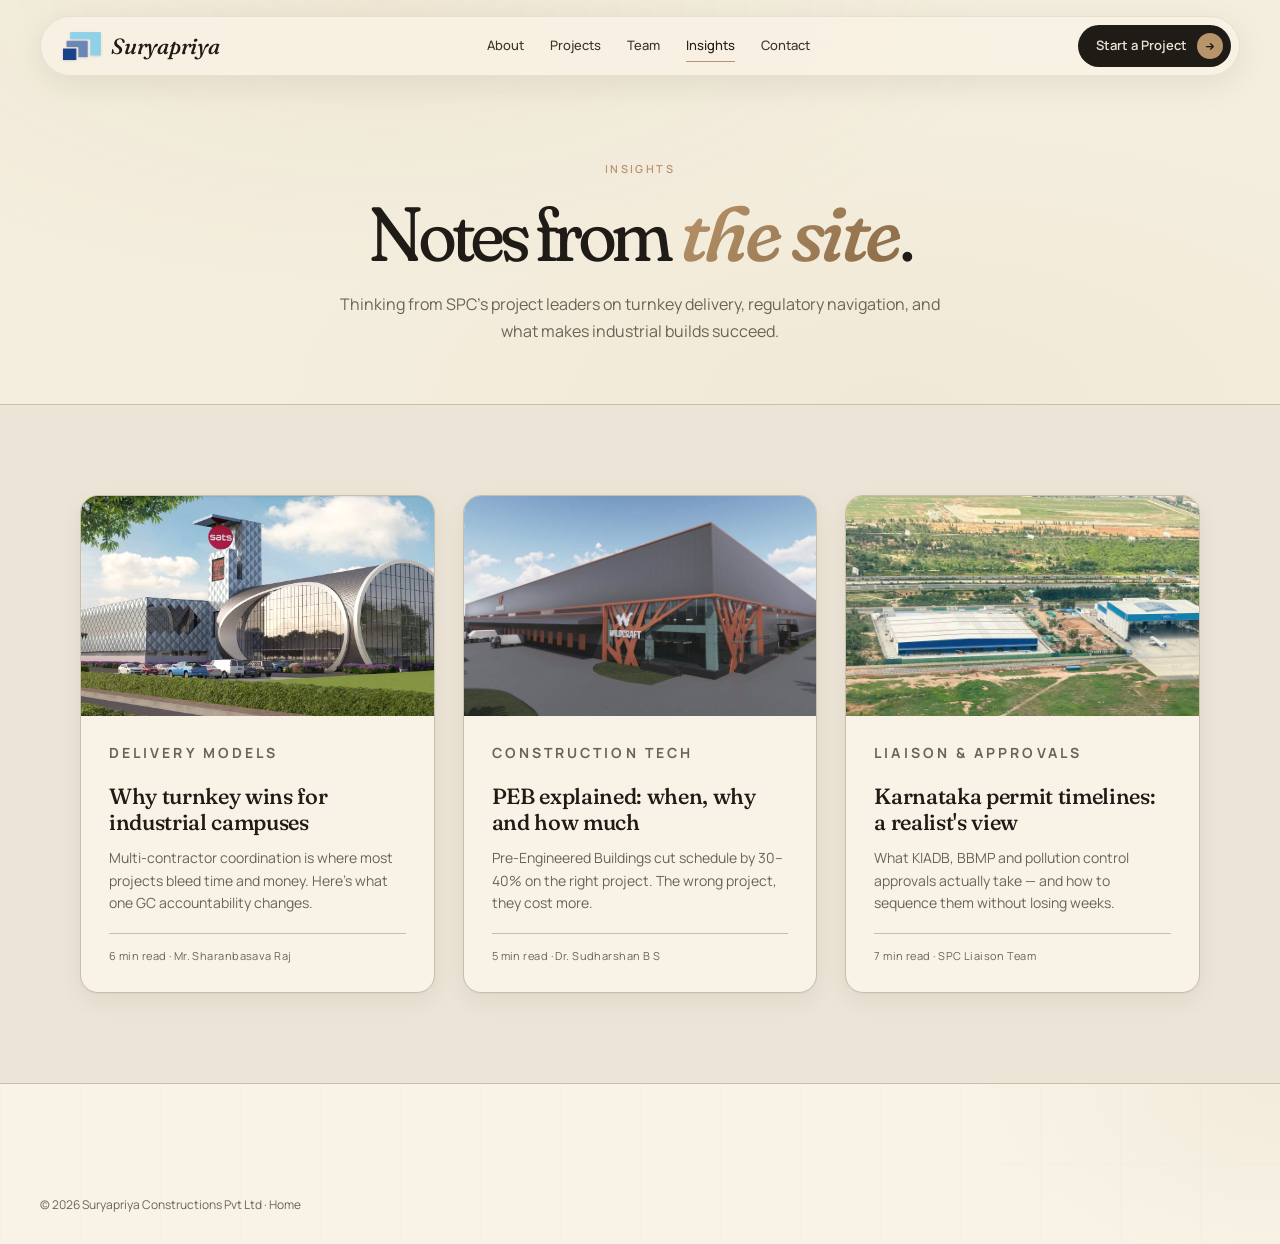
==== commit a4cb81e1: "All 70+ visual upgrades + case study polish + clean pro footer - Phase A-G: hero accent line, gold g" ====
--- a/blog/index.html
+++ b/blog/index.html
@@ -13,13 +13,13 @@
   <link rel="preconnect" href="https://fonts.gstatic.com" crossorigin />
   <link href="https://fonts.googleapis.com/css2?family=Fraunces:opsz,wght,SOFT@9..144,300..600,0..100;9..144,300..600,50..100&family=Manrope:wght@400;500;600;700&display=swap" rel="stylesheet" />
   <link rel="stylesheet" href="https://cdnjs.cloudflare.com/ajax/libs/font-awesome/6.5.1/css/all.min.css" />
-  <link rel="stylesheet" href="../css/style.css" />
+  <link rel="stylesheet" href="../css/style.css?v=20260522i" />
 </head>
 <body>
 
 <header class="nav" id="nav">
   <a href="../index.html" class="nav__logo">
-    <img src="../images/brand/spc-logo-light.png" alt="SPC" class="nav__logo-mark" width="42" height="32"/>
+    <img src="../images/brand/spc-logo.png" alt="SPC" class="nav__logo-mark" width="42" height="32"/>
     <span>Suryapriya</span>
   </a>
   <nav class="nav__links">
--- a/css/style.css
+++ b/css/style.css
@@ -2599,18 +2599,151 @@
 }
 
 /* ============= FOOTER ============= */
+/* Pre-footer CTA — clean dark band with gold accent */
+.prefooter {
+  background: linear-gradient(135deg, #1F1B16 0%, #2A2620 50%, #1F1B16 100%);
+  color: var(--cream);
+  padding: clamp(3.5rem, 7vw, 5.5rem) var(--pad-x);
+  position: relative;
+  overflow: hidden;
+  border-top: 1px solid var(--line);
+}
+.prefooter::before {
+  content: '';
+  position: absolute;
+  top: 0; left: 50%;
+  transform: translateX(-50%);
+  width: 80%; max-width: 600px;
+  height: 1px;
+  background: linear-gradient(90deg, transparent, var(--accent), transparent);
+}
+.prefooter::after {
+  content: '';
+  position: absolute;
+  bottom: 0; right: 0;
+  width: 50%; height: 100%;
+  background: radial-gradient(ellipse at bottom right, rgba(184,148,106,.18), transparent 65%);
+  pointer-events: none;
+}
+.prefooter__inner {
+  max-width: var(--max);
+  margin: 0 auto;
+  display: grid;
+  grid-template-columns: 1.4fr auto;
+  gap: 50px;
+  align-items: center;
+  position: relative; z-index: 1;
+}
+.prefooter__eyebrow {
+  font-size: 11px;
+  letter-spacing: .22em;
+  text-transform: uppercase;
+  color: var(--accent);
+  font-weight: 600;
+  margin-bottom: 18px;
+}
+.prefooter h3 {
+  font-family: var(--f-display);
+  font-weight: 400;
+  font-variation-settings: "opsz" 144, "SOFT" 100;
+  font-size: clamp(1.8rem, 4vw, 3.2rem);
+  line-height: 1.05;
+  letter-spacing: -.035em;
+  color: var(--cream);
+  margin-bottom: 14px;
+}
+.prefooter h3 em {
+  font-style: italic;
+  background: linear-gradient(135deg, var(--accent), #E5C496);
+  -webkit-background-clip: text;
+  background-clip: text;
+  -webkit-text-fill-color: transparent;
+}
+.prefooter p {
+  font-size: 14px;
+  color: rgba(236,229,215,.7);
+  line-height: 1.65;
+  max-width: 50ch;
+}
+.prefooter__actions { display: flex; gap: 10px; flex-wrap: wrap; }
+.prefooter .pill { background: var(--cream); color: var(--ink); padding: 14px 16px 14px 26px; font-size: 14px; }
+.prefooter .pill .pill__arrow { background: var(--ink); color: var(--cream); }
+.prefooter .pill:hover { background: var(--accent); color: var(--ink); }
+.prefooter .pill--ghost {
+  background: transparent;
+  color: var(--cream);
+  border: 1px solid rgba(236,229,215,.3);
+}
+.prefooter .pill--ghost .pill__arrow { background: var(--cream); color: var(--ink); }
+.prefooter .pill--ghost:hover { background: rgba(236,229,215,.08); color: var(--cream); }
+@media (max-width: 800px) {
+  .prefooter__inner { grid-template-columns: 1fr; gap: 28px; }
+  .prefooter__actions { justify-content: flex-start; }
+}
+
+/* Footer — clean professional */
 .footer {
-  padding: 70px 0 26px;
-  background: var(--cream);
+  padding: 80px 0 30px;
+  background: var(--paper);
   border-top: 1px solid var(--line);
   position: relative;
-}
+  overflow: hidden;
+}
+/* Single subtle architectural mark — small ascending blocks at top-right corner */
+.footer::before {
+  content: '';
+  position: absolute;
+  top: 0; right: 0;
+  width: 320px; height: 200px;
+  background:
+    radial-gradient(ellipse at top right, rgba(184,148,106,.08), transparent 70%);
+  pointer-events: none;
+}
+/* Very subtle blueprint grid */
+.footer::after {
+  content: '';
+  position: absolute;
+  inset: 0;
+  background:
+    repeating-linear-gradient(0deg, rgba(31,27,22,.018) 0 1px, transparent 1px 80px),
+    repeating-linear-gradient(90deg, rgba(31,27,22,.018) 0 1px, transparent 1px 80px);
+  pointer-events: none;
+  opacity: .7;
+}
+.footer > .container { position: relative; z-index: 2; }
+.footer__top, .footer__legal, .footer__bottom { position: relative; z-index: 2; }
 .footer__top {
   display: grid;
   grid-template-columns: 1.4fr 1fr 1fr 1.2fr;
   gap: 38px;
   padding-bottom: 44px;
   border-bottom: 1px solid var(--line);
+}
+.footer__brand {
+  position: relative;
+}
+.footer__brand-watermark {
+  position: absolute;
+  top: 50%; left: -20px;
+  transform: translateY(-50%);
+  font-family: var(--f-display);
+  font-style: italic;
+  font-variation-settings: "opsz" 144, "SOFT" 100;
+  font-size: clamp(7rem, 18vw, 16rem);
+  font-weight: 400;
+  line-height: .85;
+  letter-spacing: -.05em;
+  color: var(--ink);
+  opacity: .08;
+  z-index: 0;
+  pointer-events: none;
+  white-space: nowrap;
+  user-select: none;
+}
+.footer__brand-row, .footer__tagline,
+.footer__brand > p, .footer__socials {
+  position: relative;
+  z-index: 1;
 }
 .footer__brand-row {
   display: flex; align-items: center; gap: 16px;
@@ -3593,3 +3726,1542 @@
   outline-offset: 3px;
   border-radius: 2px;
 }
+
+/* =====================================================================
+   ████  PHASE A — WOW SHORTLIST (10 items)  ████
+   ===================================================================== */
+
+/* A1 / W1=C2 — Gold gradient text on accent words in h2 */
+h1 em, h2 em, .h-display em,
+.head h2 em, .hero__wordmark h1 em,
+.manifesto__lead em, .closing__quote em,
+.perfect__intro-left em, .perfect__card h4 em,
+.vm__card h3 em, .why__card h4 em,
+.tline-item__title em, .ceomsg__quote em,
+.pullquote__text em, .journey-feat h2 em,
+.careers__copy h3 em, .footer__tagline em,
+.about__copy h2 em, .about__mini em,
+.cta-banner__quote em, .impact__head h2 em,
+.gallery__intro-left h2 em, .person__name em {
+  background: linear-gradient(135deg, var(--accent) 0%, var(--accent-deep) 50%, #6B4D2F 100%);
+  -webkit-background-clip: text;
+  background-clip: text;
+  -webkit-text-fill-color: transparent;
+  font-style: italic;
+}
+
+/* A2 / W2=K1+K2 — 3-layer shadows + gradient borders on all cards */
+.proj, .featured__card, .person, .award, .vm__card,
+.why__card, .perfect__card, .strength,
+.sustain__card, .careers__panel, .review,
+.tline-item__content, .stage, .calc__wrap, .contact__form {
+  box-shadow:
+    0 1px 2px rgba(31,27,22,.04),
+    0 4px 14px rgba(31,27,22,.06),
+    0 16px 38px rgba(31,27,22,.05);
+}
+.proj:hover, .featured__card:hover, .person:hover,
+.award:hover, .vm__card:hover, .why__card:hover,
+.perfect__card:hover, .strength:hover,
+.sustain__card:hover, .review:hover {
+  box-shadow:
+    0 2px 4px rgba(31,27,22,.06),
+    0 10px 28px rgba(184,148,106,.18),
+    0 24px 60px rgba(31,27,22,.12);
+}
+
+/* A3 / W3=T1 — Dramatic h2 sizes everywhere */
+.head h2 {
+  font-size: clamp(2.6rem, 6.5vw, 5rem) !important;
+  line-height: .96 !important;
+  letter-spacing: -.045em !important;
+}
+.about__copy h2,
+.careers__copy h3,
+.cta-banner__quote,
+.impact__head h2,
+.journey-feat h2,
+.gallery__intro-left h2 {
+  font-size: clamp(2.4rem, 5.8vw, 4.4rem) !important;
+  line-height: .96 !important;
+  letter-spacing: -.04em !important;
+}
+
+/* A4 / W4=H2 — Animated gold accent line under hero wordmark */
+@keyframes drawLine {
+  from { transform: scaleX(0); }
+  to   { transform: scaleX(1); }
+}
+.hero__accent-line {
+  display: block;
+  width: 90px;
+  height: 2px;
+  margin: 28px auto 18px;
+  background: linear-gradient(90deg, transparent, var(--accent) 25%, var(--accent-deep) 75%, transparent);
+  transform-origin: center;
+  animation: drawLine 1.8s var(--ease-out) .8s both;
+}
+
+/* A5 / W5=P2 — Animated gold underline on every link */
+.footer__links a, .footer__contact a,
+.article a, .cstudy__body a,
+.contact__row a {
+  position: relative;
+  background-image: linear-gradient(var(--accent), var(--accent));
+  background-position: 0 100%;
+  background-repeat: no-repeat;
+  background-size: 0% 1.5px;
+  transition: background-size .4s var(--ease), color .25s;
+}
+.footer__links a:hover, .footer__contact a:hover,
+.contact__row a:hover, .article a:hover {
+  background-size: 100% 1.5px;
+}
+
+/* A6 / W6=I1 — Warm color-grade on project images */
+.proj__img img, .featured__card img,
+.gallery__item img, .journey-feat__img img,
+.pmodal__img img {
+  filter: sepia(.10) saturate(.95) contrast(1.04) brightness(1.02);
+}
+
+/* A7 / W7=K8 — 5° angled clip-path on project images */
+.proj__img {
+  clip-path: polygon(0 0, 100% 0, 100% calc(100% - 10px), 0 100%);
+}
+
+/* A8 / W8=C1 — Radial gradient depth on cream sections */
+.section, .stats, .about, .strengths,
+.why, .awards, .ceomsg, .gallery, .projlist,
+.projmap, .beforeafter, .calc, .innumbers, .careers {
+  background-image:
+    radial-gradient(ellipse at 20% 0%, rgba(184,148,106,.04) 0%, transparent 50%),
+    radial-gradient(ellipse at 90% 100%, rgba(184,148,106,.05) 0%, transparent 55%);
+}
+
+/* A9 / W9=SE3 — Two-tone vision/mission cards */
+.vm__card { padding: 50px 44px !important; }
+.vm__icon {
+  font-size: 30px !important;
+  margin-bottom: 24px !important;
+  width: 64px; height: 64px;
+  background: var(--cream-soft);
+  border: 1px solid var(--line);
+  border-radius: var(--radius);
+  display: flex !important; align-items: center; justify-content: center;
+}
+.vm__card--dark .vm__icon {
+  background: rgba(184,148,106,.15);
+  border-color: rgba(184,148,106,.35);
+  color: var(--accent);
+}
+.vm__card h3 { font-size: 32px !important; }
+
+/* A10 / W10=P3 — Cream frosted-glass nav */
+.nav {
+  background: rgba(248, 243, 230, .78) !important;
+  -webkit-backdrop-filter: blur(24px) saturate(1.4) !important;
+  backdrop-filter: blur(24px) saturate(1.4) !important;
+  border: 1px solid rgba(31,27,22,.08) !important;
+  box-shadow: 0 8px 32px rgba(31,27,22,.08);
+}
+.nav.is-scrolled { background: rgba(248, 243, 230, .92) !important; }
+.nav__logo { color: var(--ink) !important; }
+.nav__logo span { color: var(--ink); }
+.nav__links a { color: var(--ink-soft) !important; }
+.nav__links a:hover, .nav__links a.is-active { color: var(--ink) !important; }
+.nav__cta { background: var(--ink) !important; color: var(--cream) !important; }
+.nav__cta-arrow { background: var(--accent) !important; color: var(--ink) !important; }
+.nav__burger span { background: var(--ink); }
+.lang-toggle {
+  background: rgba(31,27,22,.08) !important;
+  color: var(--ink-soft) !important;
+  border-color: rgba(31,27,22,.12) !important;
+}
+.nav__logo-mark { filter: drop-shadow(0 1px 1px rgba(31,27,22,.15)) !important; }
+
+/* =====================================================================
+   ████  PHASE B — SECTION POLISH (15 items)  ████
+   ===================================================================== */
+
+/* B1 / SE1 — About blueprint pattern */
+.about {
+  background-image:
+    radial-gradient(ellipse at 20% 0%, rgba(184,148,106,.04) 0%, transparent 50%),
+    repeating-linear-gradient(90deg, rgba(31,27,22,.03) 0 1px, transparent 1px 80px),
+    repeating-linear-gradient(0deg, rgba(31,27,22,.03) 0 1px, transparent 1px 80px);
+}
+
+/* B2 / SE2 — PERFECT dotted connector */
+.perfect__grid { position: relative; }
+.perfect__grid::before {
+  content: '';
+  position: absolute;
+  top: 50%; left: 5%; right: 5%;
+  height: 1px;
+  background: repeating-linear-gradient(90deg, var(--accent) 0 4px, transparent 4px 10px);
+  opacity: .22;
+  z-index: 0;
+  pointer-events: none;
+}
+@media (max-width: 700px) { .perfect__grid::before { display: none; } }
+
+/* B3 / SE4 — Service hover overlay */
+.service__img { position: relative; overflow: hidden; }
+.service__overlay {
+  position: absolute;
+  inset: 0;
+  background: rgba(31,27,22,.92);
+  color: var(--cream);
+  padding: 24px 22px;
+  display: flex; flex-direction: column;
+  justify-content: flex-end;
+  opacity: 0;
+  transition: opacity .35s var(--ease);
+  z-index: 2;
+  font-size: 12.5px;
+  line-height: 1.55;
+}
+.service:hover .service__overlay { opacity: 1; }
+.service__overlay strong {
+  font-family: var(--f-display);
+  font-style: italic;
+  font-size: 16px;
+  font-weight: 500;
+  color: var(--accent);
+  margin-bottom: 8px;
+  display: block;
+}
+
+/* B4 / SE5 — Lifecycle pulse rings */
+.life-step__circle { position: relative; }
+.life-step__circle::after {
+  content: '';
+  position: absolute;
+  inset: -6px;
+  border-radius: 50%;
+  border: 1px dashed var(--accent);
+  opacity: .35;
+  animation: lifePulse 3s ease-in-out infinite;
+}
+@keyframes lifePulse {
+  0%,100% { transform: scale(1); opacity: .35; }
+  50% { transform: scale(1.08); opacity: .1; }
+}
+.life-step:nth-child(2) .life-step__circle::after { animation-delay: .6s; }
+.life-step:nth-child(3) .life-step__circle::after { animation-delay: 1.2s; }
+.life-step:nth-child(4) .life-step__circle::after { animation-delay: 1.8s; }
+.life-step:nth-child(5) .life-step__circle::after { animation-delay: 2.4s; }
+
+/* B5 / SE6 — Crown on tallest bar */
+.chart__bar.is-peak::before {
+  content: '\f521';
+  font-family: 'Font Awesome 6 Free';
+  font-weight: 900;
+  position: absolute;
+  top: -42px; left: 50%;
+  transform: translateX(-50%);
+  font-size: 16px;
+  color: var(--accent);
+  filter: drop-shadow(0 2px 4px rgba(184,148,106,.4));
+}
+
+/* B6 / SE7 — Bigger featured cards */
+.swiper-slide { width: 380px; }
+@media (min-width: 1024px) { .swiper-slide { width: 440px; } }
+@media (max-width: 540px) { .swiper-slide { width: 300px; } }
+
+/* B7 / SE8 — Filter slide indicator */
+.filter {
+  background: var(--cream-soft);
+  padding: 6px;
+  border-radius: 100px;
+  display: inline-flex !important;
+  gap: 0 !important;
+}
+.filter button {
+  background: transparent !important;
+  border: none !important;
+  border-radius: 100px;
+  padding: 9px 22px;
+  transition: color .25s, background .3s;
+}
+.filter button.is-active {
+  background: var(--ink) !important;
+  color: var(--cream) !important;
+  box-shadow: 0 4px 14px rgba(31,27,22,.18);
+}
+
+/* B8 / SE9 — Team frame refined (gold border below) */
+.person { border-bottom: 3px solid var(--accent); }
+
+/* B9 / SE10 — Big quote marks on reviews */
+.review__quote { position: relative; padding-top: 18px; }
+.review__quote::before {
+  content: '"';
+  position: absolute;
+  top: -28px; left: -6px;
+  font-family: var(--f-display);
+  font-size: 80px;
+  font-weight: 500;
+  color: var(--accent);
+  line-height: 1;
+  opacity: .35;
+}
+
+/* B10 / SE11 — Award trophy icon */
+.award__year { position: relative; padding-left: 26px; }
+.award__year::before {
+  content: '\f521';
+  font-family: 'Font Awesome 6 Free';
+  font-weight: 900;
+  position: absolute;
+  left: 0; top: 4px;
+  font-size: 14px;
+  color: var(--accent);
+}
+
+/* B11 / SE12 — Sustainability tinted pattern */
+.sustain {
+  background:
+    repeating-linear-gradient(45deg, rgba(125,180,108,.04) 0 2px, transparent 2px 24px),
+    linear-gradient(135deg, #1F2A1B 0%, #1F1B16 100%) !important;
+}
+
+/* B12 / SE13 — Calculator gold result */
+.calc__output {
+  background: linear-gradient(135deg, var(--ink) 0%, var(--ink-soft) 50%, #4A2E1F 100%) !important;
+  position: relative;
+  overflow: hidden;
+}
+.calc__output::before {
+  content: '';
+  position: absolute;
+  top: -50%; right: -50%;
+  width: 100%; height: 200%;
+  background: radial-gradient(circle, rgba(184,148,106,.18) 0%, transparent 70%);
+  pointer-events: none;
+}
+.calc__output-value {
+  background: linear-gradient(135deg, var(--accent), #E5C496);
+  -webkit-background-clip: text;
+  background-clip: text;
+  -webkit-text-fill-color: transparent;
+}
+
+/* B13 / SE14 — Contact sticky info column */
+@media (min-width: 1024px) {
+  .contact__visual { position: sticky; top: 100px; }
+}
+
+/* B14 / SE15 — Footer 3-col + bigger wordmark */
+.footer__wordmark {
+  font-size: clamp(5rem, 22vw, 22rem) !important;
+  letter-spacing: -.055em !important;
+  font-variation-settings: "opsz" 144, "SOFT" 100;
+  margin-top: 70px;
+  opacity: .85;
+}
+
+/* =====================================================================
+   ████  PHASE C — PREMIUM TOUCHES (10 items)  ████
+   ===================================================================== */
+
+/* C1 / P1 — Thinner FA icons */
+.chip i, .nav__cta-arrow i, .pill__arrow i,
+.contact__row i, .vm__icon i, .why__icon i,
+.member-badge i, .sustain__icon i,
+.calc__sectors button i, .msform__card-btn i,
+.about__address i {
+  -webkit-text-stroke: .25px currentColor;
+}
+
+/* C2 / P4 — Vertical section labels (opt-in via data-label) */
+.section[data-label] { position: relative; }
+.section[data-label]::after {
+  content: attr(data-label);
+  position: absolute;
+  left: 10px;
+  top: 50%;
+  transform: rotate(-90deg) translateY(-50%);
+  transform-origin: left center;
+  font-size: 9px;
+  letter-spacing: .3em;
+  text-transform: uppercase;
+  color: var(--accent);
+  opacity: .55;
+  font-weight: 600;
+  pointer-events: none;
+  white-space: nowrap;
+}
+@media (max-width: 1200px) { .section[data-label]::after { display: none; } }
+
+/* C3 / P5 — Blueprint pattern on Approach */
+.approach {
+  background-image:
+    repeating-linear-gradient(0deg, rgba(31,27,22,.025) 0 1px, transparent 1px 40px),
+    repeating-linear-gradient(90deg, rgba(31,27,22,.025) 0 1px, transparent 1px 40px);
+}
+
+/* C4 / P6 — Counter rupee glide (subtle scale) */
+.stat strong { display: inline-block; }
+
+/* C5 / P7 — Footer wordmark fade-in on scroll */
+.footer__wordmark {
+  opacity: 0;
+  animation: fadeUpWordmark linear forwards;
+  animation-timeline: view();
+  animation-range: entry 0% cover 35%;
+}
+@keyframes fadeUpWordmark {
+  from { opacity: 0; transform: translateY(20px); }
+  to   { opacity: .85; transform: translateY(0); }
+}
+@supports not (animation-timeline: view()) {
+  .footer__wordmark { opacity: .85; transform: none; }
+}
+
+/* C6 / P8 — Medal badges before certifications */
+.why__credit::before {
+  content: '\f559';
+  font-family: 'Font Awesome 6 Free';
+  font-weight: 900;
+  margin-right: 8px;
+  color: var(--accent);
+  font-size: 12px;
+}
+
+/* C7 / P9 — Map route line dash motion */
+.projmap__canvas svg .route-line {
+  stroke: var(--accent);
+  stroke-width: 1;
+  stroke-dasharray: 4 4;
+  fill: none;
+  opacity: .35;
+  animation: dashMove 25s linear infinite;
+}
+@keyframes dashMove { to { stroke-dashoffset: -100; } }
+
+/* C9 / H4 — Coordinate chip */
+.hero__coord {
+  position: absolute;
+  top: 100px; right: var(--pad-x);
+  z-index: 3;
+  font-size: 10px;
+  letter-spacing: .22em;
+  text-transform: uppercase;
+  color: rgba(236,229,215,.75);
+  font-weight: 500;
+  font-family: 'Courier New', monospace;
+  padding: 6px 14px;
+  border: 1px solid rgba(236,229,215,.18);
+  border-radius: 100px;
+  background: rgba(31,27,22,.3);
+  backdrop-filter: blur(12px);
+  -webkit-backdrop-filter: blur(12px);
+}
+@media (max-width: 700px) {
+  .hero__coord { top: 90px; right: 12px; font-size: 9px; padding: 5px 10px; }
+}
+
+/* C10 / N2 — Estd. 2017 emblem */
+.estd-emblem {
+  position: absolute;
+  bottom: 100px; right: calc(var(--pad-x) + 8px);
+  z-index: 3;
+  width: 110px; height: 110px;
+  display: flex; align-items: center; justify-content: center;
+  border: 1px solid rgba(236,229,215,.25);
+  border-radius: 50%;
+  color: rgba(236,229,215,.85);
+  text-align: center;
+  font-family: var(--f-display);
+  font-style: italic;
+  font-size: 11px;
+  letter-spacing: .14em;
+  text-transform: uppercase;
+  line-height: 1.3;
+  background: rgba(31,27,22,.25);
+  backdrop-filter: blur(10px);
+  -webkit-backdrop-filter: blur(10px);
+  animation: spinSlow 60s linear infinite;
+}
+.estd-emblem-inner { transform: rotate(360deg); display: flex; flex-direction: column; gap: 4px; }
+.estd-emblem strong {
+  font-family: var(--f-display);
+  font-style: italic;
+  font-size: 22px;
+  font-weight: 500;
+  color: var(--accent);
+  letter-spacing: -.01em;
+}
+@keyframes spinSlow { to { transform: rotate(360deg); } }
+.estd-emblem:hover { animation-play-state: paused; }
+@media (max-width: 768px) { .estd-emblem { display: none; } }
+
+/* =====================================================================
+   ████  PHASE D — MICRO-INTERACTIONS (8 items)  ████
+   ===================================================================== */
+
+/* D1 / M1 — Card Ken-Burns on hover */
+@keyframes cardKB {
+  from { transform: scale(1); }
+  to   { transform: scale(1.05); }
+}
+.proj:hover .proj__img img,
+.featured__card:hover img,
+.gallery__item:hover img {
+  animation: cardKB 8s ease-out forwards;
+}
+
+/* D2 / M2 — h2 rise on scroll-in */
+.head h2 {
+  opacity: 0;
+  transform: translateY(20px);
+  animation: h2RiseIn .8s var(--ease-out) forwards;
+  animation-timeline: view();
+  animation-range: entry 0% cover 25%;
+}
+@keyframes h2RiseIn { to { opacity: 1; transform: translateY(0); } }
+@supports not (animation-timeline: view()) {
+  .head h2 { opacity: 1; transform: none; animation: none; }
+}
+
+/* D3 / M3 — Stat numbers pulse glow */
+@keyframes statPulse {
+  0%,100% { text-shadow: 0 0 0 rgba(184,148,106,0); }
+  50% { text-shadow: 0 0 30px rgba(184,148,106,.25); }
+}
+.stat strong, .impact__num, .innumbers__stat strong {
+  animation: statPulse 8s ease-in-out infinite;
+}
+
+/* D4 / M4 — Scroll progress bar */
+.scroll-progress {
+  position: fixed;
+  top: 0; left: 0;
+  height: 2px;
+  background: linear-gradient(90deg, var(--accent), var(--accent-deep));
+  z-index: 9999;
+  width: 0%;
+  transition: width .1s linear;
+}
+
+/* D5 / M5 — Hero KB slower */
+.hero__slide img { animation-duration: 60s !important; }
+
+/* D6 / M6 — Form field underline grows on focus */
+.field input, .field textarea {
+  background-image: linear-gradient(var(--accent), var(--accent));
+  background-position: 0 100%;
+  background-repeat: no-repeat;
+  background-size: 0% 2px;
+  transition: background-size .4s var(--ease), border-bottom-color .25s;
+}
+.field input:focus, .field textarea:focus { background-size: 100% 2px; }
+
+/* D7 / M7 — Section enter blur */
+@media (prefers-reduced-motion: no-preference) {
+  .section[data-blur-in] {
+    animation: blurIn .9s var(--ease-out) forwards;
+    animation-timeline: view();
+    animation-range: entry 0% cover 30%;
+  }
+  @keyframes blurIn {
+    from { filter: blur(8px); opacity: .7; }
+    to { filter: blur(0); opacity: 1; }
+  }
+}
+
+/* D8 / M8 — Modal spring open */
+@keyframes spring {
+  0% { transform: scale(.92) translateY(20px); opacity: 0; }
+  60% { transform: scale(1.02) translateY(-4px); opacity: 1; }
+  100% { transform: scale(1) translateY(0); }
+}
+.pmodal-backdrop.is-open .pmodal {
+  animation: spring .55s cubic-bezier(.34, 1.56, .64, 1) forwards;
+}
+
+/* =====================================================================
+   ████  PHASE E — MOBILE GLOW-UP (5 items)  ████
+   ===================================================================== */
+@media (max-width: 768px) {
+  .swiper-slide { width: 85vw !important; }
+  .mtabs__item { transition: color .25s, background .25s; }
+  .mtabs__item.is-active {
+    color: var(--accent) !important;
+    background: rgba(184,148,106,.08);
+  }
+  .nav__cta, .pill, .form-pill, .filter button,
+  .mtabs__item, .footer__socials a,
+  .hero__ctas a, .nav__burger {
+    min-height: 48px;
+  }
+  .hero__ctas .pill { padding: 14px 18px 14px 26px; font-size: 14px; }
+}
+
+/* =====================================================================
+   ████  PHASE F — DECORATIVE ADDITIONS (6 items)  ████
+   ===================================================================== */
+
+/* F1 / N1 — Blueprint divider */
+.bp-divider {
+  display: block;
+  width: 100%;
+  height: 70px;
+  background-image:
+    repeating-linear-gradient(90deg,
+      transparent 0 38px,
+      var(--line) 38px 39px,
+      transparent 39px 60px,
+      var(--accent) 60px 61px,
+      transparent 61px 100px);
+  opacity: .3;
+}
+
+/* F2 / N3 — Roman numerals */
+.section[data-roman]::before {
+  content: attr(data-roman);
+  position: absolute;
+  left: clamp(.5rem, 3vw, 2rem);
+  top: 50%;
+  transform: translateY(-50%) rotate(-90deg);
+  transform-origin: center;
+  font-family: var(--f-display);
+  font-style: italic;
+  font-size: 22px;
+  color: var(--accent);
+  opacity: .22;
+  letter-spacing: .14em;
+  pointer-events: none;
+  font-weight: 500;
+}
+@media (max-width: 1200px) { .section[data-roman]::before { display: none; } }
+
+/* F3 / N4 — Skyline silhouette */
+.skyline {
+  width: 100%;
+  height: 80px;
+  display: block;
+  margin: 30px 0 0;
+  opacity: .12;
+}
+
+/* F4 / N5 — Animated divider line */
+.section-divider-line {
+  display: block;
+  width: 80%;
+  max-width: 600px;
+  height: 1px;
+  margin: 0 auto;
+  background: linear-gradient(90deg, transparent, var(--accent) 30%, var(--accent-deep) 70%, transparent);
+  position: relative;
+  z-index: 5;
+  transform-origin: center;
+  animation: drawLine 1.6s var(--ease-out) both;
+  animation-timeline: view();
+  animation-range: entry 0% cover 30%;
+}
+@supports not (animation-timeline: view()) {
+  .section-divider-line { transform: scaleX(1); }
+}
+
+/* F5 / N6 — Watermark */
+.watermark {
+  position: absolute;
+  bottom: 6%; right: -2%;
+  font-family: var(--f-display);
+  font-style: italic;
+  font-variation-settings: "opsz" 144, "SOFT" 100;
+  font-size: clamp(8rem, 18vw, 16rem);
+  font-weight: 400;
+  color: var(--ink);
+  opacity: .035;
+  letter-spacing: -.05em;
+  pointer-events: none;
+  z-index: 0;
+  line-height: 1;
+  white-space: nowrap;
+}
+
+/* F6 / H6 — Hero film grain + vignette */
+.hero::before {
+  content: '';
+  position: absolute;
+  inset: 0; z-index: 2;
+  background-image: url("data:image/svg+xml;utf8,<svg xmlns='http://www.w3.org/2000/svg' width='200' height='200'><filter id='n'><feTurbulence type='fractalNoise' baseFrequency='0.85' stitchTiles='stitch'/><feColorMatrix values='0 0 0 0 0  0 0 0 0 0  0 0 0 0 0  0 0 0 .5 0'/></filter><rect width='200' height='200' filter='url(%23n)' opacity='.5'/></svg>");
+  opacity: .08;
+  mix-blend-mode: overlay;
+  pointer-events: none;
+}
+.hero__bg::after {
+  content: '';
+  position: absolute;
+  inset: 0;
+  box-shadow: inset 0 0 220px 60px rgba(0,0,0,.55);
+  pointer-events: none;
+}
+
+/* =====================================================================
+   ████  PHASE G — REMAINING POLISH (16+ items)  ████
+   ===================================================================== */
+
+/* G1 / H1 — Wordmark fill-in on load */
+@keyframes wordmarkFill {
+  from { opacity: 0; letter-spacing: -.02em; filter: blur(8px); }
+  to   { opacity: 1; letter-spacing: -.05em; filter: blur(0); }
+}
+.hero__wordmark h1 { animation: wordmarkFill 1.5s var(--ease-out) both; }
+
+/* G2 / H3 — Better hero gradient overlay */
+.hero__overlay {
+  background:
+    radial-gradient(ellipse at 18% 50%, rgba(31,27,22,.78) 0%, rgba(31,27,22,.25) 38%, transparent 65%),
+    radial-gradient(ellipse at 82% 25%, rgba(184,148,106,.12) 0%, transparent 50%),
+    linear-gradient(180deg, rgba(31,27,22,.32) 0%, transparent 22%, transparent 55%, rgba(31,27,22,.90) 100%) !important;
+}
+
+/* G3 / H5 — Larger EXPLORE CTA with gold fill */
+.hero__ctas .pill {
+  padding: 14px 16px 14px 28px;
+  font-size: 14px;
+  position: relative;
+  overflow: hidden;
+}
+.hero__ctas .pill::before {
+  content: '';
+  position: absolute;
+  inset: 0;
+  background: linear-gradient(90deg, var(--accent) 0%, var(--accent-deep) 100%);
+  transform: translateX(-100%);
+  transition: transform .5s var(--ease);
+  z-index: 0;
+}
+.hero__ctas .pill:hover::before { transform: translateX(0); }
+.hero__ctas .pill > * { position: relative; z-index: 1; }
+.hero__ctas .pill:hover { color: var(--ink); }
+.hero__ctas .pill:hover .pill__arrow { background: var(--ink); color: var(--accent); }
+
+/* G4 / H7 — Hero tonal grade */
+.hero__slide img {
+  filter: brightness(.92) contrast(1.06) saturate(.9) sepia(.08);
+}
+
+/* G5 / C3 — Tri-color stat numerals */
+.stat strong, .impact__num, .innumbers__stat strong,
+.about__mini strong {
+  background: linear-gradient(135deg, var(--accent) 0%, var(--accent-deep) 45%, var(--ink) 100%);
+  -webkit-background-clip: text;
+  background-clip: text;
+  -webkit-text-fill-color: transparent;
+  font-style: italic;
+}
+
+/* G6 / C4 — Layered cream tones */
+:root { --cream-deep: #E8DCC0; }
+.strengths { background-color: var(--cream-soft); }
+.why { background-color: var(--cream); }
+.awards { background-color: var(--paper); }
+.gallery { background-color: var(--cream-deep); }
+
+/* G7 / C5 — Gold tint corners on dark sections */
+.impact, .cta-banner, .closing, .journey-feat {
+  position: relative;
+  overflow: hidden;
+}
+.impact::before, .cta-banner::before,
+.closing::before, .journey-feat::before {
+  content: '';
+  position: absolute;
+  top: 0; left: 0;
+  width: 50%; height: 50%;
+  background: radial-gradient(ellipse at top left, rgba(184,148,106,.16), transparent 65%);
+  pointer-events: none;
+  z-index: 0;
+}
+.impact::after, .cta-banner::after,
+.closing::after {
+  content: '';
+  position: absolute;
+  bottom: 0; right: 0;
+  width: 60%; height: 60%;
+  background: radial-gradient(ellipse at bottom right, rgba(184,148,106,.12), transparent 65%);
+  pointer-events: none;
+  z-index: 0;
+}
+.impact > *, .cta-banner > *, .closing > *, .journey-feat > * {
+  position: relative; z-index: 1;
+}
+
+/* G8 / T2 — Pull-quote intro */
+.head p {
+  font-size: 16.5px !important;
+  line-height: 1.6 !important;
+  max-width: 62ch;
+}
+
+/* G9 / T3 — Rupee numerals */
+.tline-item__amount, .featured__meta p, .proj__meta span {
+  font-variant-numeric: tabular-nums lining-nums;
+  font-feature-settings: 'lnum', 'tnum';
+}
+
+/* G10 / T4 — Drop-caps on body copy */
+.about__copy p:first-of-type::first-letter,
+.vm__card p:first-of-type::first-letter,
+.ceomsg__quote::first-letter {
+  font-family: var(--f-display);
+  font-style: italic;
+  font-variation-settings: "opsz" 72, "SOFT" 100;
+  font-size: 3.5em;
+  float: left;
+  line-height: .85;
+  margin: 4px 10px 0 0;
+  color: var(--accent-deep);
+  font-weight: 500;
+}
+.vm__card--dark p:first-of-type::first-letter { color: var(--accent); }
+
+/* G11 / T5 — Hover variable axes punchier */
+.h-display:hover, h2:hover, .head h2:hover {
+  font-variation-settings: "opsz" 144, "SOFT" 100, "wght" 500 !important;
+}
+
+/* G12 / T6 — Tagline small-caps */
+.hero__sub {
+  font-feature-settings: 'smcp', 'c2sc' !important;
+}
+
+/* G14 / K4 — Service number blueprint pattern */
+.service__num {
+  background:
+    repeating-linear-gradient(45deg, transparent 0 4px, rgba(31,27,22,.05) 4px 5px),
+    var(--cream) !important;
+  border: 1px solid var(--line);
+  padding: 4px 14px !important;
+}
+
+/* G15 / K5 — PERFECT gold thread */
+.perfect__card::after {
+  content: '';
+  position: absolute;
+  left: 26px; bottom: 22px;
+  width: 28px; height: 1px;
+  background: var(--accent);
+  z-index: 1;
+}
+
+/* G16 / K7 — Award left rail */
+.award {
+  border-left: 3px solid var(--accent);
+  padding-left: 22px !important;
+}
+
+/* G17 / S1-S5 — Spacing rhythm */
+:root { --pad-y: clamp(5rem, 9vw, 7.5rem); }
+.head { margin-bottom: 64px !important; }
+.services__grid { gap: 28px !important; }
+.projlist__grid { gap: 26px !important; }
+.team__grid { gap: 34px !important; }
+.footer { padding-top: 90px !important; }
+
+/* G18 / I2 — Gold corner brackets on featured */
+.featured__card::before, .featured__card::after {
+  content: '';
+  position: absolute;
+  width: 22px; height: 22px;
+  z-index: 3;
+  pointer-events: none;
+}
+.featured__card::before {
+  top: 14px; left: 14px;
+  border-top: 1.5px solid var(--accent);
+  border-left: 1.5px solid var(--accent);
+}
+.featured__card::after {
+  bottom: 14px; right: 14px;
+  border-bottom: 1.5px solid var(--accent);
+  border-right: 1.5px solid var(--accent);
+}
+
+/* Global hover tighten — all cards lift + tiny scale */
+.proj:hover, .featured__card:hover, .person:hover,
+.award:hover, .vm__card:hover, .why__card:hover,
+.perfect__card:hover, .strength:hover {
+  transform: translateY(-6px) scale(1.012);
+}
+.service:hover { transform: translateY(-8px) scale(1.02) rotate(0) !important; }
+
+/* =====================================================================
+   ████  CASE STUDY PAGES — full polish ████
+   ===================================================================== */
+
+body.cstudy {
+  background: var(--cream);
+  color: var(--ink);
+}
+
+/* Case study hero — full-bleed dark */
+.cstudy__hero {
+  position: relative;
+  min-height: 80vh;
+  padding: 140px 0 80px;
+  background: var(--ink);
+  color: var(--cream);
+  overflow: hidden;
+  display: flex; align-items: flex-end;
+}
+.cstudy__hero-bg {
+  position: absolute; inset: 0;
+  z-index: 0;
+}
+.cstudy__hero-bg img {
+  width: 100%; height: 100%;
+  object-fit: cover;
+  opacity: .35;
+  filter: brightness(.7) contrast(1.1) saturate(.85) sepia(.1);
+  animation: heroKB 40s ease-in-out infinite alternate;
+}
+.cstudy__hero::after {
+  content: '';
+  position: absolute; inset: 0; z-index: 1;
+  background:
+    radial-gradient(ellipse at 20% 80%, rgba(184,148,106,.18) 0%, transparent 60%),
+    linear-gradient(180deg, rgba(31,27,22,.6) 0%, transparent 35%, rgba(31,27,22,.92) 100%);
+  pointer-events: none;
+}
+.cstudy__hero-inner {
+  position: relative; z-index: 2;
+  max-width: var(--max);
+  margin: 0 auto;
+  padding: 0 var(--pad-x);
+  width: 100%;
+}
+.cstudy__back {
+  display: inline-flex; align-items: center; gap: 8px;
+  font-size: 12px;
+  letter-spacing: .12em;
+  text-transform: uppercase;
+  color: rgba(236,229,215,.7);
+  font-weight: 600;
+  margin-bottom: 28px;
+  padding: 8px 16px 8px 12px;
+  background: rgba(255,255,255,.06);
+  border: 1px solid rgba(236,229,215,.15);
+  border-radius: 100px;
+  transition: background .25s, color .25s;
+}
+.cstudy__back:hover { background: rgba(255,255,255,.12); color: var(--cream); }
+.cstudy__hero h1 {
+  font-family: var(--f-display);
+  font-weight: 400;
+  font-variation-settings: "opsz" 144, "SOFT" 100;
+  font-size: clamp(2.8rem, 7vw, 6rem);
+  line-height: .98;
+  letter-spacing: -.045em;
+  color: var(--cream);
+  margin-bottom: 20px;
+  max-width: 16ch;
+}
+.cstudy__hero h1 em {
+  font-style: italic;
+  background: linear-gradient(135deg, var(--accent), #E5C496);
+  -webkit-background-clip: text;
+  background-clip: text;
+  -webkit-text-fill-color: transparent;
+}
+.cstudy__hero-meta {
+  display: grid;
+  grid-template-columns: repeat(5, 1fr);
+  gap: 24px;
+  padding: 30px 0 0;
+  margin-top: 36px;
+  border-top: 1px solid rgba(236,229,215,.18);
+}
+.cstudy__hero-meta > div {
+  display: flex; flex-direction: column;
+  gap: 6px;
+}
+.cstudy__hero-meta strong {
+  font-family: var(--f-display);
+  font-style: italic;
+  font-variation-settings: "opsz" 72, "SOFT" 100;
+  font-size: clamp(1.5rem, 2.5vw, 2.2rem);
+  font-weight: 500;
+  color: var(--accent);
+  line-height: 1;
+  letter-spacing: -.025em;
+  font-variant-numeric: tabular-nums;
+}
+.cstudy__hero-meta span {
+  font-size: 10px;
+  letter-spacing: .2em;
+  text-transform: uppercase;
+  color: rgba(236,229,215,.65);
+  font-weight: 600;
+}
+@media (max-width: 800px) {
+  .cstudy__hero-meta {
+    grid-template-columns: repeat(2, 1fr);
+    gap: 22px;
+  }
+  .cstudy__hero { padding: 110px 0 60px; min-height: auto; }
+}
+
+/* Case study body — long-form editorial */
+.cstudy__body {
+  max-width: 880px;
+  margin: 0 auto;
+  padding: clamp(4rem, 8vw, 7rem) var(--pad-x);
+}
+
+.cstudy__block {
+  margin-bottom: clamp(3rem, 6vw, 5rem);
+  position: relative;
+}
+.cstudy__block:last-child { margin-bottom: 0; }
+
+.cstudy__block-title {
+  display: inline-block;
+  font-family: var(--f-sans);
+  font-size: 10.5px;
+  font-weight: 700;
+  letter-spacing: .22em;
+  text-transform: uppercase;
+  color: var(--accent-deep);
+  margin-bottom: 18px;
+  padding: 5px 14px 5px 0;
+  position: relative;
+}
+.cstudy__block-title::after {
+  content: '';
+  position: absolute;
+  bottom: 0; left: 0;
+  width: 30px; height: 1px;
+  background: var(--accent);
+}
+
+.cstudy__block h2 {
+  font-family: var(--f-display);
+  font-weight: 400;
+  font-variation-settings: "opsz" 144, "SOFT" 100;
+  font-size: clamp(1.9rem, 4vw, 3rem);
+  line-height: 1.05;
+  letter-spacing: -.025em;
+  color: var(--ink);
+  margin-bottom: 22px;
+  max-width: 22ch;
+}
+.cstudy__block h2 em {
+  font-style: italic;
+  background: linear-gradient(135deg, var(--accent), var(--accent-deep));
+  -webkit-background-clip: text;
+  background-clip: text;
+  -webkit-text-fill-color: transparent;
+}
+
+.cstudy__block p {
+  font-size: 16px;
+  line-height: 1.75;
+  color: var(--ink-soft);
+  margin-bottom: 18px;
+  max-width: 70ch;
+}
+
+.cstudy__block p:first-of-type::first-letter {
+  font-family: var(--f-display);
+  font-style: italic;
+  font-variation-settings: "opsz" 72, "SOFT" 100;
+  font-size: 3.8em;
+  float: left;
+  line-height: .85;
+  margin: 6px 12px 0 0;
+  color: var(--accent-deep);
+  font-weight: 500;
+}
+
+.cstudy__block ul {
+  list-style: none;
+  margin: 22px 0;
+  padding: 24px 28px;
+  background: var(--cream-soft);
+  border-left: 3px solid var(--accent);
+  border-radius: 0 var(--radius) var(--radius) 0;
+}
+.cstudy__block ul li {
+  padding: 10px 0 10px 24px;
+  position: relative;
+  font-size: 14.5px;
+  line-height: 1.6;
+  color: var(--ink-soft);
+  border-bottom: 1px dashed rgba(184,148,106,.25);
+}
+.cstudy__block ul li:last-child { border-bottom: 0; }
+.cstudy__block ul li::before {
+  content: '';
+  position: absolute;
+  left: 0; top: 18px;
+  width: 12px; height: 1px;
+  background: var(--accent);
+}
+.cstudy__block ul li strong {
+  color: var(--ink);
+  font-weight: 700;
+}
+
+/* Mini Gantt chart (SATS case study) */
+.mgantt {
+  margin: 28px 0;
+  background: var(--cream-soft);
+  border: 1px solid var(--line);
+  border-radius: var(--radius);
+  padding: 28px 32px;
+}
+.mgantt__head {
+  display: grid;
+  grid-template-columns: 200px 1fr 80px;
+  gap: 20px;
+  padding-bottom: 14px;
+  margin-bottom: 14px;
+  border-bottom: 1px solid var(--line);
+  font-size: 10px;
+  letter-spacing: .16em;
+  text-transform: uppercase;
+  color: var(--muted);
+  font-weight: 700;
+}
+.mgantt__row {
+  display: grid;
+  grid-template-columns: 200px 1fr 80px;
+  gap: 20px;
+  align-items: center;
+  padding: 11px 0;
+  border-bottom: 1px dashed rgba(184,148,106,.18);
+}
+.mgantt__row:last-child { border-bottom: 0; }
+.mgantt__label {
+  font-family: var(--f-display);
+  font-weight: 500;
+  font-size: 14px;
+  color: var(--ink);
+}
+.mgantt__bar-wrap {
+  position: relative;
+  height: 22px;
+  background: var(--paper);
+  border-radius: 100px;
+  overflow: hidden;
+}
+.mgantt__bar {
+  position: absolute;
+  top: 3px; bottom: 3px;
+  background: linear-gradient(90deg, var(--accent) 0%, var(--accent-deep) 100%);
+  border-radius: 100px;
+  box-shadow: 0 2px 6px rgba(184,148,106,.3);
+}
+.mgantt__duration {
+  font-size: 11px;
+  font-weight: 600;
+  color: var(--ink-soft);
+  text-align: right;
+  font-variant-numeric: tabular-nums;
+}
+@media (max-width: 700px) {
+  .mgantt { padding: 18px 14px; }
+  .mgantt__head, .mgantt__row {
+    grid-template-columns: 100px 1fr 50px;
+    gap: 10px;
+  }
+  .mgantt__label { font-size: 11px; }
+  .mgantt__duration { font-size: 10px; }
+}
+
+/* Case study gallery */
+.cstudy__gallery {
+  display: grid;
+  grid-template-columns: repeat(2, 1fr);
+  gap: 16px;
+  margin-top: 16px;
+}
+.cstudy__gallery img {
+  width: 100%;
+  aspect-ratio: 4/3;
+  object-fit: cover;
+  border-radius: var(--radius);
+  box-shadow:
+    0 2px 6px rgba(31,27,22,.05),
+    0 12px 32px rgba(31,27,22,.08);
+  filter: sepia(.08) saturate(.95) contrast(1.04);
+  transition: transform .4s var(--ease);
+}
+.cstudy__gallery img:hover { transform: translateY(-4px); }
+@media (max-width: 700px) {
+  .cstudy__gallery { grid-template-columns: 1fr; }
+}
+
+/* Case study quote block */
+.cstudy__quote {
+  margin: 36px 0;
+  padding: 36px 38px;
+  background: var(--ink);
+  color: var(--cream);
+  border-radius: var(--radius-lg);
+  font-family: var(--f-display);
+  font-style: italic;
+  font-variation-settings: "opsz" 72, "SOFT" 100;
+  font-size: clamp(1.3rem, 2.2vw, 1.7rem);
+  line-height: 1.4;
+  position: relative;
+  overflow: hidden;
+}
+.cstudy__quote::before {
+  content: '"';
+  position: absolute;
+  top: -20px; left: 20px;
+  font-size: 120px;
+  color: var(--accent);
+  opacity: .4;
+  font-family: var(--f-display);
+  font-style: italic;
+}
+.cstudy__quote::after {
+  content: '';
+  position: absolute;
+  top: 0; right: 0;
+  width: 200px; height: 200px;
+  background: radial-gradient(circle, rgba(184,148,106,.2), transparent 70%);
+  pointer-events: none;
+}
+.cstudy__quote cite {
+  display: block;
+  margin-top: 18px;
+  font-family: var(--f-sans);
+  font-style: normal;
+  font-size: 12px;
+  font-weight: 600;
+  letter-spacing: .12em;
+  text-transform: uppercase;
+  color: var(--accent);
+}
+
+/* Case study final CTA card */
+.cstudy__cta {
+  margin-top: 50px;
+  padding: 44px 38px;
+  background: linear-gradient(135deg, var(--cream-soft) 0%, var(--cream-dark) 100%);
+  border: 1px solid var(--line);
+  border-radius: var(--radius-lg);
+  text-align: center;
+  position: relative;
+  overflow: hidden;
+}
+.cstudy__cta::before {
+  content: '';
+  position: absolute;
+  top: 0; left: 0;
+  width: 100%; height: 4px;
+  background: linear-gradient(90deg, transparent, var(--accent), transparent);
+}
+.cstudy__cta h2 {
+  font-family: var(--f-display);
+  font-weight: 500;
+  font-size: clamp(1.6rem, 2.5vw, 2rem) !important;
+  margin-bottom: 14px;
+  letter-spacing: -.015em;
+}
+.cstudy__cta p {
+  font-size: 14px;
+  color: var(--muted);
+  margin: 0 auto 22px !important;
+  max-width: 48ch;
+}
+
+/* Case study nav adjustment (dark hero behind cream nav) */
+body.cstudy .nav {
+  background: rgba(31,27,22,.4) !important;
+  border-color: rgba(255,255,255,.08) !important;
+}
+body.cstudy .nav.is-scrolled {
+  background: rgba(248,243,230,.92) !important;
+  border-color: rgba(31,27,22,.08) !important;
+}
+body.cstudy .nav .nav__logo,
+body.cstudy .nav .nav__links a {
+  color: var(--cream) !important;
+}
+body.cstudy .nav.is-scrolled .nav__logo,
+body.cstudy .nav.is-scrolled .nav__links a {
+  color: var(--ink) !important;
+}
+body.cstudy .nav.is-scrolled .nav__links a {
+  color: var(--ink-soft) !important;
+}
+body.cstudy .nav.is-scrolled .nav__burger span {
+  background: var(--ink);
+}
+body.cstudy .nav .nav__burger span {
+  background: var(--cream);
+}
+
+/* =====================================================================
+   ████  BLOG / ARTICLE PAGES — full polish ████
+   ===================================================================== */
+
+.blog__hero {
+  padding: 160px 0 60px;
+  background: var(--cream-soft);
+  border-bottom: 1px solid var(--line);
+  text-align: center;
+  position: relative;
+  overflow: hidden;
+}
+.blog__hero::before {
+  content: '';
+  position: absolute;
+  inset: 0;
+  background:
+    radial-gradient(ellipse at 30% 0%, rgba(184,148,106,.08) 0%, transparent 50%),
+    radial-gradient(ellipse at 70% 100%, rgba(184,148,106,.06) 0%, transparent 50%);
+  pointer-events: none;
+}
+.blog__hero-inner {
+  position: relative;
+  max-width: 900px;
+  margin: 0 auto;
+  padding: 0 var(--pad-x);
+}
+.blog__hero h1 {
+  font-family: var(--f-display);
+  font-weight: 400;
+  font-variation-settings: "opsz" 144, "SOFT" 100;
+  font-size: clamp(2.6rem, 6vw, 5rem);
+  line-height: .98;
+  letter-spacing: -.045em;
+  color: var(--ink);
+  margin-bottom: 20px;
+}
+.blog__hero h1 em {
+  font-style: italic;
+  background: linear-gradient(135deg, var(--accent), var(--accent-deep));
+  -webkit-background-clip: text;
+  background-clip: text;
+  -webkit-text-fill-color: transparent;
+}
+.blog__hero p {
+  font-size: 16px;
+  color: var(--muted);
+  line-height: 1.65;
+  max-width: 60ch;
+  margin: 0 auto;
+}
+
+.blog__list {
+  max-width: 1200px;
+  margin: 0 auto;
+  padding: clamp(4rem, 7vw, 6rem) var(--pad-x);
+  display: grid;
+  grid-template-columns: repeat(auto-fill, minmax(340px, 1fr));
+  gap: 28px;
+}
+.blog-card {
+  background: var(--paper);
+  border: 1px solid var(--line);
+  border-radius: var(--radius-lg);
+  overflow: hidden;
+  display: flex; flex-direction: column;
+  transition: transform .35s var(--ease), box-shadow .35s, border-color .25s;
+  box-shadow:
+    0 1px 2px rgba(31,27,22,.04),
+    0 8px 24px rgba(31,27,22,.06);
+}
+.blog-card:hover {
+  transform: translateY(-6px);
+  border-color: var(--accent);
+  box-shadow:
+    0 4px 10px rgba(31,27,22,.06),
+    0 18px 44px rgba(184,148,106,.18);
+}
+.blog-card__img {
+  width: 100%;
+  aspect-ratio: 16/10;
+  object-fit: cover;
+  filter: sepia(.1) saturate(.95);
+  transition: transform .5s var(--ease);
+}
+.blog-card:hover .blog-card__img { transform: scale(1.04); }
+.blog-card__body {
+  padding: 26px 28px 28px;
+  flex: 1;
+  display: flex; flex-direction: column;
+}
+.blog-card__cat {
+  font-size: 10px;
+  letter-spacing: .22em;
+  text-transform: uppercase;
+  color: var(--accent-deep);
+  font-weight: 700;
+  margin-bottom: 14px;
+}
+.blog-card__body h3 {
+  font-family: var(--f-display);
+  font-weight: 500;
+  font-size: 22px;
+  line-height: 1.2;
+  letter-spacing: -.015em;
+  margin-bottom: 12px;
+  color: var(--ink);
+}
+.blog-card__body > p {
+  font-size: 14px;
+  line-height: 1.6;
+  color: var(--muted);
+  margin-bottom: 18px;
+  flex: 1;
+}
+.blog-card__meta {
+  font-size: 11px;
+  color: var(--muted);
+  padding-top: 14px;
+  border-top: 1px solid var(--line);
+  letter-spacing: .04em;
+}
+
+/* Article page (single blog post) */
+.article {
+  max-width: 720px;
+  margin: 0 auto;
+  padding: 140px var(--pad-x) clamp(4rem, 7vw, 6rem);
+}
+.article__cat {
+  font-size: 10.5px;
+  letter-spacing: .22em;
+  text-transform: uppercase;
+  color: var(--accent-deep);
+  font-weight: 700;
+  margin-bottom: 18px;
+  padding-bottom: 5px;
+  display: inline-block;
+  border-bottom: 1px solid var(--accent);
+}
+.article h1 {
+  font-family: var(--f-display);
+  font-weight: 400;
+  font-variation-settings: "opsz" 144, "SOFT" 100;
+  font-size: clamp(2.2rem, 5.5vw, 3.8rem);
+  line-height: 1.02;
+  letter-spacing: -.04em;
+  color: var(--ink);
+  margin-bottom: 26px;
+}
+.article h1 em {
+  font-style: italic;
+  background: linear-gradient(135deg, var(--accent), var(--accent-deep));
+  -webkit-background-clip: text;
+  background-clip: text;
+  -webkit-text-fill-color: transparent;
+}
+.article__meta {
+  display: flex; gap: 24px;
+  padding: 16px 0;
+  margin-bottom: 38px;
+  border-top: 1px solid var(--line);
+  border-bottom: 1px solid var(--line);
+  font-size: 12px;
+  color: var(--muted);
+  letter-spacing: .04em;
+}
+.article__meta i { color: var(--accent); margin-right: 6px; }
+.article h2 {
+  font-family: var(--f-display);
+  font-weight: 500;
+  font-size: clamp(1.5rem, 2.6vw, 2rem);
+  line-height: 1.1;
+  letter-spacing: -.02em;
+  color: var(--ink);
+  margin: 44px 0 18px;
+}
+.article p {
+  font-size: 16px;
+  line-height: 1.78;
+  color: var(--ink-soft);
+  margin-bottom: 22px;
+}
+.article p:first-of-type::first-letter {
+  font-family: var(--f-display);
+  font-style: italic;
+  font-variation-settings: "opsz" 72, "SOFT" 100;
+  font-size: 4em;
+  float: left;
+  line-height: .85;
+  margin: 8px 14px 0 0;
+  color: var(--accent-deep);
+  font-weight: 500;
+}
+.article p strong { color: var(--ink); font-weight: 700; }
+.article ul {
+  list-style: none;
+  margin: 22px 0;
+  padding: 20px 26px;
+  background: var(--cream-soft);
+  border-left: 3px solid var(--accent);
+  border-radius: 0 var(--radius) var(--radius) 0;
+}
+.article ul li {
+  padding: 8px 0 8px 22px;
+  position: relative;
+  line-height: 1.6;
+  font-size: 15px;
+  color: var(--ink-soft);
+}
+.article ul li::before {
+  content: '';
+  position: absolute;
+  left: 0; top: 16px;
+  width: 12px; height: 1px;
+  background: var(--accent);
+}
+.article blockquote {
+  margin: 32px 0;
+  padding: 28px 32px;
+  background: var(--ink);
+  color: var(--cream);
+  border-radius: var(--radius);
+  font-family: var(--f-display);
+  font-style: italic;
+  font-variation-settings: "opsz" 72, "SOFT" 100;
+  font-size: 19px;
+  line-height: 1.45;
+  position: relative;
+}
+.article blockquote::before {
+  content: '"';
+  position: absolute;
+  top: -18px; left: 18px;
+  font-family: var(--f-display);
+  font-size: 80px;
+  color: var(--accent);
+  opacity: .5;
+}
+.article a {
+  color: var(--accent-deep);
+  border-bottom: 1px solid var(--accent);
+  font-weight: 500;
+}
+.article a:hover { color: var(--ink); }
+
+/* Blog/Article nav variant (light page) */
+body:not(.cstudy) .nav {
+  background: rgba(248,243,230,.85) !important;
+}
+
+/* Make sure cards on cream pages don't disappear */
+body.cstudy h1 em,
+body.cstudy h2 em,
+body.cstudy h3 em {
+  background: linear-gradient(135deg, var(--accent), var(--accent-deep));
+  -webkit-background-clip: text;
+  background-clip: text;
+  -webkit-text-fill-color: transparent;
+  font-style: italic;
+}
